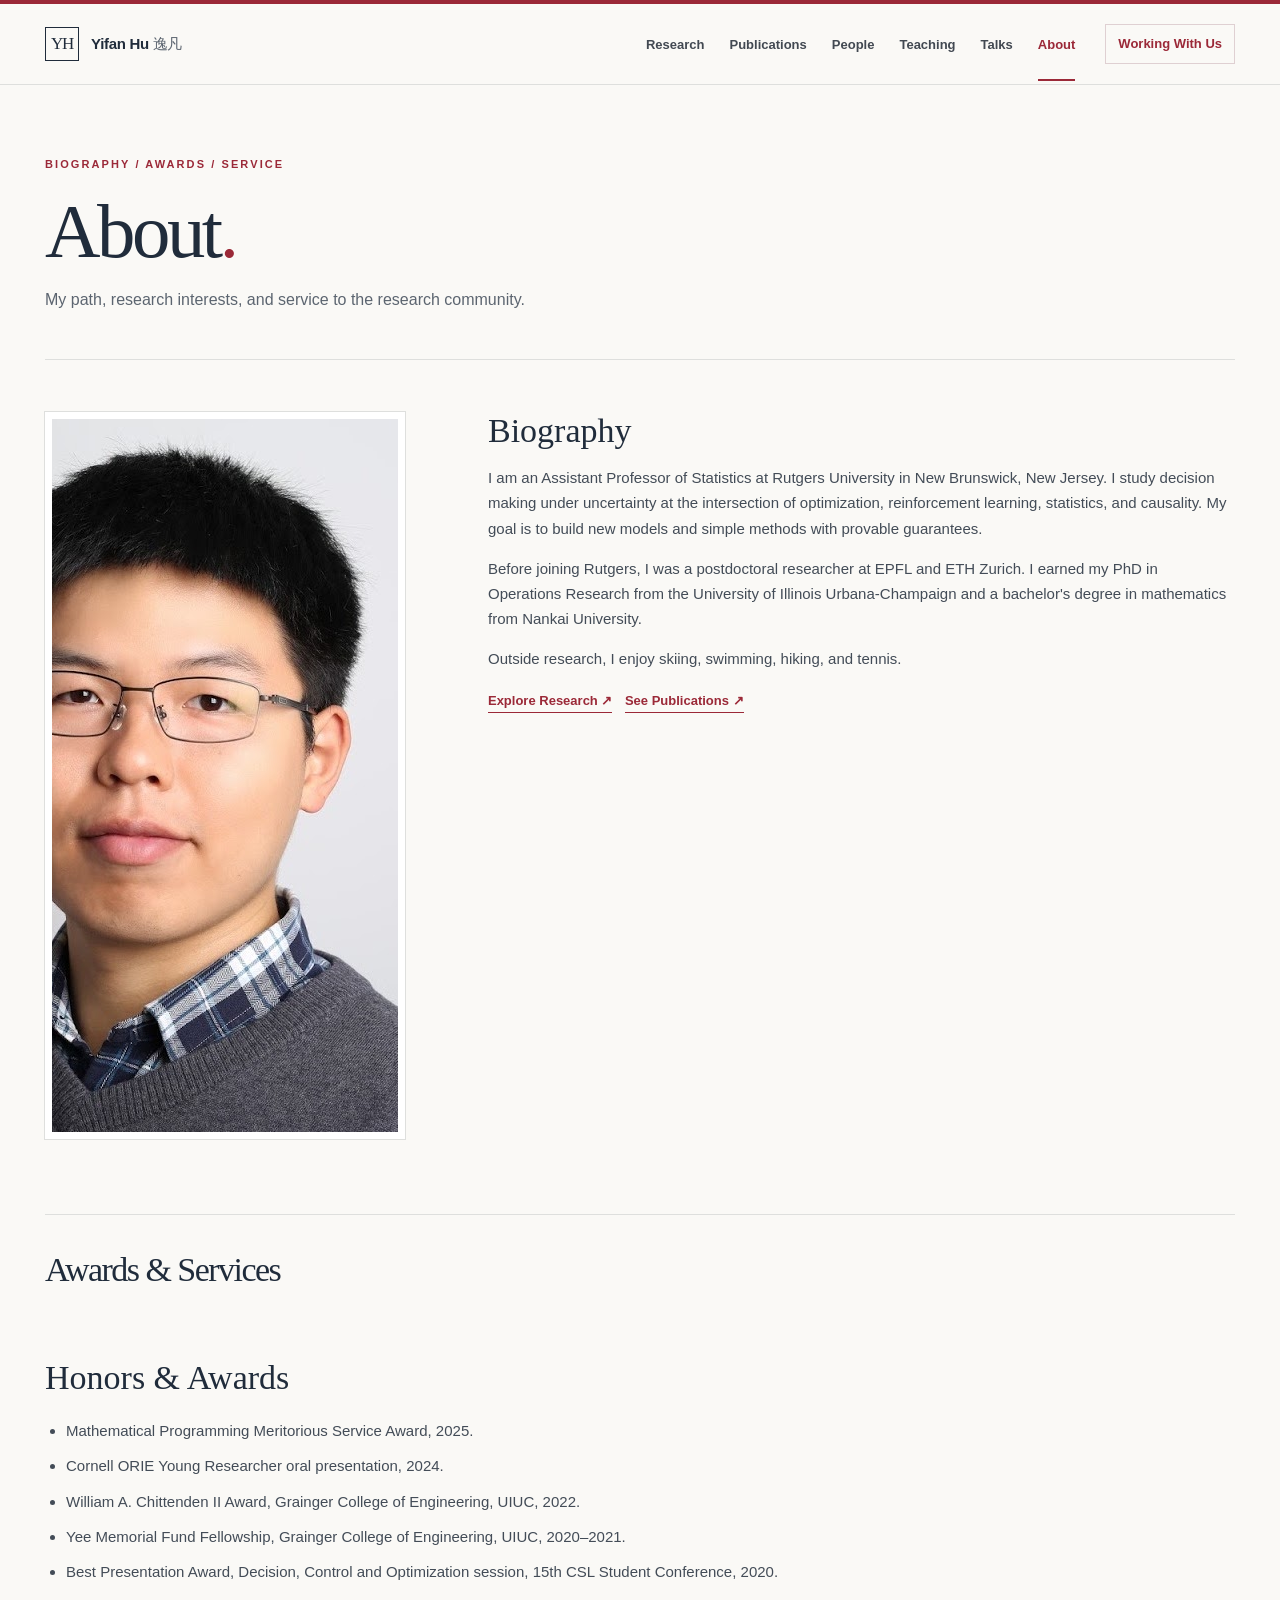
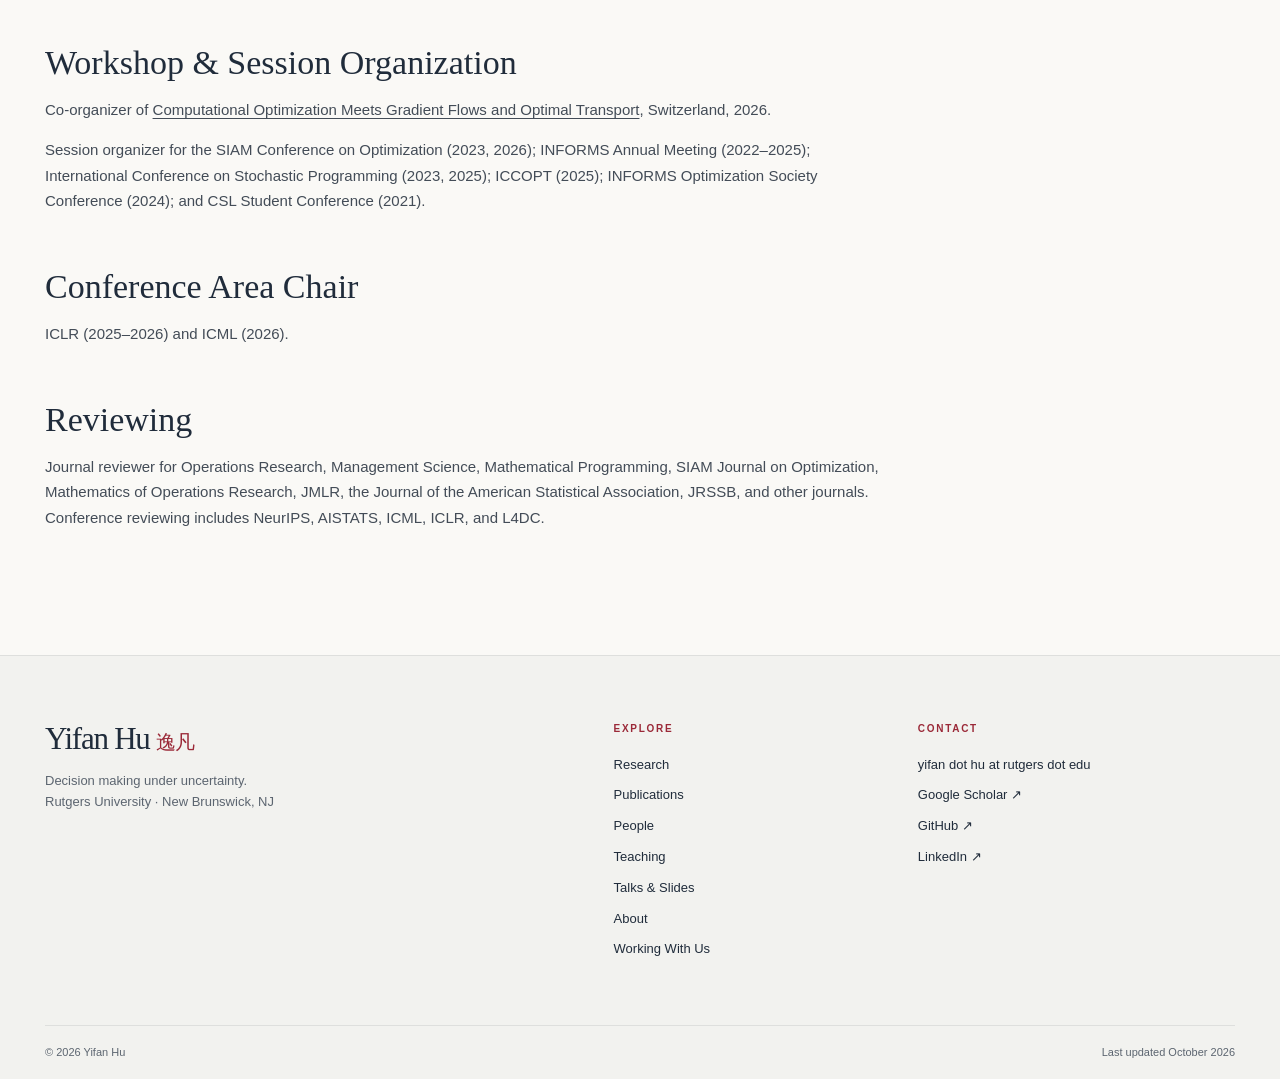
==== docs/about.html @ af19871d "Update academic profile and research presentation" ====
<!doctype html><html lang="en"><head><meta charset="utf-8"><meta name="viewport" content="width=device-width, initial-scale=1"><meta name="theme-color" content="#faf9f6"><meta name="description" content="Biography, awards, and academic service of Yifan Hu."><title>About | Yifan Hu</title><link rel="icon" href="assets/favicon.svg" type="image/svg+xml"><link rel="stylesheet" href="styles.css?v=20261023c"><script src="script.js" defer></script></head><body><a class="skip-link" href="#main">Skip to content</a><header class="site-header"><div class="shell header-inner"><a class="brand" href="index.html" aria-label="Yifan Hu, home"><span class="brand-mark">YH</span><span>Yifan Hu <span class="brand-chinese" lang="zh">逸凡</span></span></a><button class="menu-toggle" type="button" aria-expanded="false" aria-controls="site-nav">Menu <span aria-hidden="true">☰</span></button><nav class="site-nav" id="site-nav" aria-label="Main navigation"><a href="research.html">Research</a><a href="publications.html">Publications</a><a href="people.html">People</a><a href="teaching.html">Teaching</a><a href="talks.html">Talks</a><a class="active" aria-current="page" href="about.html">About</a><a class="nav-contact" href="working-with-us.html">Working With Us</a></nav></div></header><main id="main"><div class="page-hero shell"><p class="eyebrow">BIOGRAPHY / AWARDS / SERVICE</p><h1>About<span class="period">.</span></h1><p>My path, research interests, and service to the research community.</p></div><div class="shell page-content"><div class="about-layout"><div class="about-portrait"><img src="assets/yifan-hu.jpg" width="923" height="713" alt="Portrait of Yifan Hu"></div><div class="prose about-copy"><h2>Biography</h2><p>I am an Assistant Professor of Statistics at Rutgers University in New Brunswick, New Jersey. I study decision making under uncertainty at the intersection of optimization, reinforcement learning, statistics, and causality. My goal is to build new models and simple methods with provable guarantees.</p><p>Before joining Rutgers, I was a postdoctoral researcher at EPFL and ETH Zurich. I earned my PhD in Operations Research from the University of Illinois Urbana-Champaign and a bachelor's degree in mathematics from Nankai University.</p><p>Outside research, I enjoy skiing, swimming, hiking, and tennis.</p><p><a class="section-link" href="research.html">Explore Research ↗</a> &nbsp; <a class="section-link" href="publications.html">See Publications ↗</a></p></div></div><section class="about-service prose" id="awards-services"><div class="content-heading"><h2>Awards &amp; Services</h2></div>
<h2>Honors &amp; Awards</h2><ul><li>Mathematical Programming Meritorious Service Award, 2025.</li><li>Cornell ORIE Young Researcher oral presentation, 2024.</li><li>William A. Chittenden II Award, Grainger College of Engineering, UIUC, 2022.</li><li>Yee Memorial Fund Fellowship, Grainger College of Engineering, UIUC, 2020–2021.</li><li>Best Presentation Award, Decision, Control and Optimization session, 15th CSL Student Conference, 2020.</li></ul>
<h2>Workshop &amp; Session Organization</h2><p>Co-organizer of <a href="https://sites.google.com/view/ot-opt-2026/workshop">Computational Optimization Meets Gradient Flows and Optimal Transport</a>, Switzerland, 2026.</p><p>Session organizer for the SIAM Conference on Optimization (2023, 2026); INFORMS Annual Meeting (2022–2025); International Conference on Stochastic Programming (2023, 2025); ICCOPT (2025); INFORMS Optimization Society Conference (2024); and CSL Student Conference (2021).</p>
<h2>Conference Area Chair</h2><p>ICLR (2025–2026) and ICML (2026).</p>
<h2>Reviewing</h2><p>Journal reviewer for Operations Research, Management Science, Mathematical Programming, SIAM Journal on Optimization, Mathematics of Operations Research, JMLR, the Journal of the American Statistical Association, JRSSB, and other journals. Conference reviewing includes NeurIPS, AISTATS, ICML, ICLR, and L4DC.</p>
</section></div></main><footer class="site-footer"><div class="shell footer-grid"><div><a class="footer-name" href="index.html">Yifan Hu <span lang="zh">逸凡</span></a><p>Decision making under uncertainty.<br>Rutgers University · New Brunswick, NJ</p></div><div><span class="footer-label">EXPLORE</span><a href="research.html">Research</a><a href="publications.html">Publications</a><a href="people.html">People</a><a href="teaching.html">Teaching</a><a href="talks.html">Talks &amp; Slides</a><a href="about.html">About</a><a href="working-with-us.html">Working With Us</a></div><div><span class="footer-label">CONTACT</span><span class="footer-email">yifan dot hu at rutgers dot edu</span><a href="https://scholar.google.com/citations?hl=en&amp;user=rO2s0EEAAAAJ">Google Scholar ↗</a><a href="https://github.com/Yifan20Hu">GitHub ↗</a><a href="https://www.linkedin.com/in/yifanhu9/">LinkedIn ↗</a></div></div><div class="shell footer-bottom"><span>© 2026 Yifan Hu</span><span>Last updated October 2026</span></div></footer></body></html>
---- docs/styles.css ----
:root{--paper:#faf9f6;--white:#fff;--ink:#202c3b;--muted:#5c6570;--red:#9b2938;--red-dark:#782332;--line:#dedfdd;--tint:#f2f3f3;--serif:Georgia,"Times New Roman",serif;--sans:Inter,"Segoe UI",Arial,sans-serif;--max:1190px}
[id]{scroll-margin-top:105px}
*{box-sizing:border-box}html{scroll-behavior:smooth}body{margin:0;background:var(--paper);color:var(--ink);font-family:var(--sans);font-size:16px;line-height:1.68;-webkit-font-smoothing:antialiased}a{color:inherit;text-decoration-thickness:1px;text-underline-offset:3px}a:hover{color:var(--red)}img{max-width:100%;display:block}button{font:inherit}.shell{width:min(var(--max),calc(100% - 64px));margin-inline:auto}.skip-link{position:absolute;left:18px;top:-100px;background:var(--ink);color:white;padding:10px 16px;z-index:100}.skip-link:focus{top:10px}.site-header{border-top:4px solid var(--red);border-bottom:1px solid var(--line);background:rgba(250,249,246,.96);position:sticky;top:0;z-index:50;backdrop-filter:blur(14px)}.header-inner{min-height:80px;display:flex;align-items:center;justify-content:space-between;gap:28px}.brand{display:flex;align-items:center;gap:12px;font-weight:700;text-decoration:none;white-space:nowrap;font-size:15px;letter-spacing:-.02em}.brand-mark{width:34px;height:34px;border:1px solid var(--ink);display:grid;place-items:center;font:17px var(--serif);letter-spacing:-.08em}.brand-chinese{font-family:var(--serif);font-weight:400;color:var(--muted)}.site-nav{display:flex;align-items:center;gap:25px}.site-nav a{font-size:13px;font-weight:600;text-decoration:none;white-space:nowrap;color:#424952;padding:27px 0 23px;border-bottom:2px solid transparent}.site-nav a:hover,.site-nav a.active{color:var(--red);border-color:var(--red)}.site-nav a.nav-contact{color:var(--red);border:1px solid #dfd0d2;padding:8px 12px;margin-left:5px}.site-nav a.nav-contact:hover{background:var(--red);color:white;border-color:var(--red)}.menu-toggle{display:none;background:none;border:0;color:var(--ink);font-size:14px;cursor:pointer}.menu-toggle span{margin-left:6px}
.eyebrow{display:flex;align-items:center;gap:12px;color:var(--red);font-size:11px;font-weight:700;letter-spacing:.19em;line-height:1.4;margin:0 0 22px}.eyebrow-line{width:27px;height:1px;background:var(--red)}.hero{display:grid;grid-template-columns:minmax(0,1.25fr) minmax(310px,.75fr);gap:8%;align-items:center;padding-block:86px 76px}.hero h1,.page-hero h1{font:normal clamp(64px,6.2vw,106px)/.99 var(--serif);letter-spacing:-.065em;margin:0 0 20px}.hero h1 span{font:normal clamp(25px,2.3vw,38px)/1 var(--serif);letter-spacing:0;color:var(--red);vertical-align:middle;white-space:nowrap;margin-left:6px}.hero-role{font-size:21px;font-weight:600;margin:0 0 1px}.hero-affiliation{color:var(--muted);margin:0 0 30px;font-size:15px}.hero-affiliation a{text-decoration-color:#bbc0c4}.hero-lead{font:normal clamp(24px,2.2vw,31px)/1.43 var(--serif);letter-spacing:-.02em;margin:0 0 19px;max-width:710px}.hero-secondary{color:var(--muted);margin:0;max-width:680px;font-size:15px;line-height:1.8}.hero-actions{display:flex;flex-wrap:wrap;align-items:center;gap:20px;margin-top:31px}.button{display:inline-flex;align-items:center;justify-content:space-between;gap:30px;min-height:45px;padding:9px 16px;font-size:13px;font-weight:700;text-decoration:none;transition:background .2s,color .2s,border-color .2s}.button-primary{color:white;background:var(--red);border:1px solid var(--red)}.button-primary:hover{background:var(--red-dark);color:white}.text-link{font-size:13px;font-weight:600;text-decoration:none;border-bottom:1px solid var(--line);padding-bottom:3px}.portrait-frame{background:#e5e4e2;position:relative;border:7px solid white;box-shadow:0 0 0 1px var(--line);max-width:340px;margin-left:auto}.portrait-frame:before{content:"";position:absolute;inset:-17px 17px 17px -17px;border:1px solid #d4c5c5;z-index:-1}.portrait-frame img{width:100%;height:auto;aspect-ratio:5/4;object-fit:cover;object-position:50% 42%}.portrait-caption{display:flex;justify-content:space-between;gap:12px;max-width:340px;margin:15px 0 0 auto;font-size:10px;letter-spacing:.12em;color:var(--muted);font-weight:700}.profile-strip{display:grid;grid-template-columns:repeat(4,1fr);border-top:1px solid var(--line);border-bottom:1px solid var(--line)}.profile-strip>div{padding:22px 20px 24px 0;border-right:1px solid var(--line);margin-right:20px}.profile-strip>div:last-child{border:0;margin:0}.strip-label{display:block;color:var(--red);font-size:10px;font-weight:700;letter-spacing:.15em;text-transform:uppercase;margin-bottom:7px}.profile-strip strong,.profile-strip a{font-size:13px;font-weight:600;line-height:1.45;text-decoration:none}.profile-strip a{color:var(--red)}
.section{padding-block:105px}.section-heading{display:flex;justify-content:space-between;align-items:end;gap:48px;margin-bottom:37px}.section-heading h2,.split-section h2,.join-panel h2,.page-hero h1,.content-heading h2{font-family:var(--serif);font-weight:400;letter-spacing:-.045em}.section-heading h2,.split-section h2,.join-panel h2{font-size:clamp(39px,4vw,58px);line-height:1.08;margin:0}.period{color:var(--red)}.section-heading>p{color:var(--muted);max-width:360px;font-size:15px;margin:0 0 4px}.section-link{font-size:13px;font-weight:700;text-decoration:none;border-bottom:1px solid var(--red);color:var(--red);white-space:nowrap;padding-bottom:4px}.research-grid{display:grid;grid-template-columns:repeat(4,1fr);border-top:1px solid var(--line);border-bottom:1px solid var(--line)}.research-card{padding:28px 25px 32px 0;border-right:1px solid var(--line);margin-right:25px;display:flex;flex-direction:column;min-height:310px}.research-card:last-child{border:0;margin:0}.card-number{font:24px var(--serif);color:var(--red);margin-bottom:40px}.research-card h3{font:normal 25px/1.15 var(--serif);letter-spacing:-.025em;margin:0 0 13px}.research-card p{font-size:13px;color:var(--muted);line-height:1.7;margin:0 0 24px}.research-card a{font-size:12px;font-weight:700;text-decoration:none;margin-top:auto}.section-tint{background:var(--tint)}.paper-list{border-top:1px solid #d7dadd}.paper{display:grid;grid-template-columns:140px 1fr 28px;gap:25px;align-items:start;padding:24px 0;border-bottom:1px solid #d7dadd}.paper-meta{font-size:11px;font-weight:700;letter-spacing:.13em;line-height:1.8;color:var(--red);display:flex;flex-direction:column}.paper h3{font:normal 24px/1.34 var(--serif);letter-spacing:-.025em;margin:0 0 7px}.paper h3 a{text-decoration:none}.paper p{color:var(--muted);font-size:13px;margin:0}.paper-note{display:inline-block;margin-top:7px;color:var(--red);font-size:11px;font-weight:700}.paper-arrow{color:var(--red);font-size:24px;text-decoration:none;line-height:1}.news-layout{display:grid;grid-template-columns:300px 1fr;gap:8%}.news-intro p{font:normal 23px/1.45 var(--serif);margin:0}.small-rule{display:block;width:65px;height:1px;background:var(--red);margin-top:26px}.news-list{list-style:none;margin:0;padding:0;border-top:1px solid var(--line)}.news-list li{display:grid;grid-template-columns:120px 1fr;gap:20px;border-bottom:1px solid var(--line);padding:20px 0}.news-list time{font-size:11px;font-weight:700;letter-spacing:.08em;color:var(--red);padding-top:3px}.news-list p{font-size:14px;color:#424b56;margin:0;line-height:1.7}.section-line{border-top:1px solid var(--line);border-bottom:1px solid var(--line);padding-block:75px}.split-section{display:grid;grid-template-columns:1fr 1fr;gap:9%}.split-section h2{max-width:330px}.muted{color:var(--muted)}.split-section .muted{font-size:14px;max-width:330px}.course{border-top:2px solid var(--red);padding-top:20px}.course>span{font-size:10px;color:var(--red);font-weight:700;letter-spacing:.16em}.course h3{font:normal 29px/1.25 var(--serif);margin:17px 0 7px}.course h3 a{text-decoration:none}.course p{color:var(--muted);font-size:13px;margin:0 0 25px}.join-panel{background:var(--ink);color:white;display:grid;grid-template-columns:.85fr 1.15fr;gap:9%;padding:52px 58px}.join-panel .eyebrow{color:#e4a7ac}.join-panel h2{margin-bottom:20px}.join-panel>div>p:not(.eyebrow){color:#cbd1d6;max-width:380px;font-size:14px}.button-light{color:var(--ink);background:var(--white);margin-top:17px}.button-light:hover{background:#e8e0df}.opportunity-list>div{border-bottom:1px solid #5a6470;padding:0 0 19px;margin-bottom:19px}.opportunity-list>div:last-child{border:0;margin-bottom:0;padding-bottom:0}.opportunity-list span{font-size:10px;letter-spacing:.16em;color:#e4a7ac;font-weight:700}.opportunity-list p{font-size:13px;line-height:1.7;margin:7px 0 0;color:#d9dce0}.opportunity-list a{color:white}
.site-footer{border-top:1px solid var(--line);background:#f2f2ef;padding-top:65px}.footer-grid{display:grid;grid-template-columns:2fr 1fr 1.2fr;gap:40px;padding-bottom:65px}.footer-name{font:normal 31px var(--serif);text-decoration:none;letter-spacing:-.04em}.footer-name span{color:var(--red);font-size:20px}.footer-grid p{color:var(--muted);font-size:13px;margin:12px 0 0}.footer-grid>div:not(:first-child){display:flex;flex-direction:column;align-items:start;gap:9px}.footer-grid a:not(.footer-name){text-decoration:none;font-size:13px}.footer-label{font-size:10px;letter-spacing:.17em;font-weight:700;color:var(--red);margin-bottom:7px}.footer-bottom{border-top:1px solid var(--line);display:flex;justify-content:space-between;color:var(--muted);font-size:11px;padding-block:17px}
.page-hero{padding-block:72px 45px;border-bottom:1px solid var(--line)}.page-hero h1{font-size:clamp(56px,6vw,88px);margin:0 0 17px}.page-hero p:last-child{max-width:720px;color:var(--muted);font-size:16px;margin:0}.page-content{padding-block:52px 110px}.content-heading{display:flex;justify-content:space-between;align-items:end;gap:30px;margin:70px 0 21px}.content-heading:first-child{margin-top:0}.content-heading h2{font-size:38px;line-height:1.15;margin:0}.content-heading span{font-size:12px;color:var(--red);font-weight:700;letter-spacing:.13em}.pub-list{border-top:1px solid var(--line)}.pub-item{display:grid;grid-template-columns:96px 1fr;gap:32px;border-bottom:1px solid var(--line);padding:21px 0}.pub-id{color:var(--red);font:23px var(--serif)}.pub-item h3{font:normal 22px/1.35 var(--serif);margin:0 0 5px;letter-spacing:-.02em}.pub-item h3 a{text-decoration:none}.pub-item p{font-size:13px;color:var(--muted);margin:0 0 5px}.pub-item .venue{font-size:12px;color:var(--red);font-weight:700}.pub-links{display:flex;gap:14px;margin-top:9px}.pub-links a{font-size:12px;font-weight:700;text-decoration:none;border-bottom:1px solid #b7a5a9}.subnav{display:flex;gap:8px;flex-wrap:wrap;margin-top:27px}.subnav a{font-size:12px;text-decoration:none;border:1px solid var(--line);padding:7px 11px;color:var(--muted)}.subnav a:hover{border-color:var(--red);color:var(--red)}.people-grid{display:grid;grid-template-columns:repeat(2,1fr);gap:14px}.person{border:1px solid var(--line);background:white;padding:24px;min-height:135px}.person h3{font:normal 25px var(--serif);margin:0 0 7px}.person h3 a{text-decoration:none}.person p{font-size:13px;color:var(--muted);margin:0}.person .person-note{color:var(--red);font-size:11px;font-weight:700;margin-top:14px}.simple-list{list-style:none;padding:0;margin:0;border-top:1px solid var(--line)}.simple-list li{padding:17px 0;border-bottom:1px solid var(--line);font-size:14px}.simple-list strong{color:var(--ink)}.simple-list span{color:var(--muted)}.talk-list{border-top:1px solid var(--line)}.talk{display:grid;grid-template-columns:100px 1fr auto;gap:26px;padding:23px 0;border-bottom:1px solid var(--line)}.talk-year{font-size:11px;letter-spacing:.12em;font-weight:700;color:var(--red);padding-top:5px}.talk h3{font:normal 23px/1.3 var(--serif);margin:0 0 5px}.talk p{font-size:13px;color:var(--muted);margin:0}.talk>a{font-size:12px;font-weight:700;color:var(--red);text-decoration:none;white-space:nowrap;padding-top:6px}.prose{max-width:840px}.prose p,.prose li{font-size:15px;color:#434c57}.prose h2{font:normal 34px var(--serif);margin:55px 0 15px}.prose h2:first-child{margin-top:0}.prose ul{padding-left:21px}.prose li{padding-block:5px}
@media(max-width:1100px){.site-nav{gap:15px}.site-nav a{font-size:12px}.hero{gap:5%}.research-card{margin-right:17px;padding-right:17px}.portrait-caption{font-size:9px}}@media(max-width:880px){.shell{width:min(var(--max),calc(100% - 40px))}.header-inner{min-height:67px}.menu-toggle{display:block}.site-nav{position:absolute;top:100%;left:0;right:0;background:var(--paper);padding:13px 20px 24px;display:none;flex-direction:column;align-items:stretch;gap:0;box-shadow:0 15px 25px #202c3b1c}.site-nav.open{display:flex}.site-nav a{padding:10px 0;border-bottom:1px solid var(--line);font-size:14px}.site-nav a.nav-contact{margin:15px 0 0;text-align:center}.hero{grid-template-columns:1fr;gap:48px;padding-block:65px 55px}.hero-visual{max-width:390px;margin:0 auto;width:100%}.portrait-frame{margin-inline:auto}.portrait-caption{margin-inline:auto}.profile-strip{grid-template-columns:repeat(2,1fr)}.profile-strip>div:nth-child(2){border:0}.profile-strip>div:nth-child(-n+2){border-bottom:1px solid var(--line)}.research-grid{grid-template-columns:repeat(2,1fr)}.research-card:nth-child(2){border:0;margin:0}.research-card:nth-child(-n+2){border-bottom:1px solid var(--line)}.section{padding-block:75px}.news-layout{grid-template-columns:210px 1fr;gap:6%}.join-panel{padding:42px;gap:6%}}@media(max-width:620px){.shell{width:calc(100% - 34px)}.hero h1{font-size:62px}.hero h1 span{font-size:24px}.hero-lead{font-size:24px}.hero-role{font-size:18px}.portrait-frame,.portrait-caption{max-width:280px}.hero-actions{gap:14px}.profile-strip{grid-template-columns:1fr}.profile-strip>div{border:0!important;border-bottom:1px solid var(--line)!important;margin:0;padding:16px 0}.profile-strip>div:last-child{border-bottom:0!important}.section-heading{display:block}.section-heading>p,.section-heading>.section-link{display:block;margin-top:18px}.research-grid{grid-template-columns:1fr}.research-card{border:0!important;border-bottom:1px solid var(--line)!important;margin:0;min-height:0;padding:22px 0 27px}.research-card:last-child{border:0!important}.card-number{margin-bottom:16px}.paper{grid-template-columns:1fr 22px;gap:12px}.paper-meta{grid-column:1/-1;flex-direction:row;gap:14px}.paper h3{font-size:21px}.news-layout{grid-template-columns:1fr;gap:24px}.news-intro p{font-size:20px}.news-list li{grid-template-columns:85px 1fr;gap:12px}.split-section,.join-panel,.footer-grid{grid-template-columns:1fr}.join-panel{padding:35px 25px}.footer-grid{gap:32px}.footer-bottom{gap:10px;flex-wrap:wrap}.page-hero{padding-block:55px 36px}.page-hero h1{font-size:56px}.page-content{padding-block:38px 75px}.pub-item{grid-template-columns:55px 1fr;gap:13px}.pub-item h3{font-size:20px}.people-grid{grid-template-columns:1fr}.talk{grid-template-columns:1fr auto;gap:5px 13px}.talk-year{grid-column:1/-1}.talk h3{font-size:21px}.content-heading h2{font-size:32px}}@media(prefers-reduced-motion:reduce){html{scroll-behavior:auto}*{transition:none!important}}

.teaching-content .content-heading:first-child{margin-top:0}
.teaching-grid{display:grid;grid-template-columns:repeat(2,minmax(0,1fr));gap:18px}
.teaching-card{background:var(--white);border:1px solid var(--line);border-top:3px solid var(--red);padding:29px 31px 32px;display:flex;flex-direction:column;align-items:flex-start;min-height:275px}
.teaching-card .course-term{font-size:10px;letter-spacing:.14em;font-weight:700;color:var(--red);margin:0 0 17px}
.teaching-card h3{font:normal 31px/1.2 var(--serif);letter-spacing:-.025em;margin:0 0 15px}
.teaching-card>p:not(.course-term){font-size:14px;color:var(--muted);line-height:1.7;margin:0 0 24px}
.teaching-card .section-link{margin-top:auto}
.person .shared-work,.simple-list .shared-work{border-top:1px solid var(--line);margin-top:18px;padding-top:15px}
.shared-work h4{font-size:10px;letter-spacing:.14em;text-transform:uppercase;color:var(--red);margin:0 0 9px}
.shared-work ul{list-style:none;margin:0;padding:0}
.shared-work li{font-size:12px;line-height:1.55;padding:6px 0;border:0}
.shared-work li a{text-decoration:none;border-bottom:1px solid #c4a9ae}
.shared-work li a:hover{color:var(--red)}
.shared-work li span{color:var(--muted);white-space:nowrap;font-size:11px}
@media(max-width:620px){.teaching-grid{grid-template-columns:1fr}.teaching-card{min-height:0;padding:25px}.teaching-card h3{font-size:27px}}
.current-students .person:nth-child(1){grid-column:1;grid-row:1}
.current-students .person:nth-child(2){grid-column:1;grid-row:2}
.current-students .person:nth-child(3){grid-column:1;grid-row:3}
.current-students .person:nth-child(4){grid-column:2;grid-row:1 / span 3}
@media(max-width:620px){.current-students .person:nth-child(n){grid-column:auto;grid-row:auto}}

/* Student portraits and profile cards */
.person-head{display:flex;align-items:flex-start;gap:18px;min-width:0}
.person-head>div{min-width:0}
.person-photo{width:96px;height:112px;flex:none;object-fit:cover;object-position:center 28%;background:#e7e9e9;border:1px solid var(--line)}
.person h3{line-height:1.18;margin:2px 0 8px}
.person .person-note{margin-top:8px}
.footer-email{font-size:13px;color:var(--ink)}

/* Publications grouped by research area */
.area-intro{max-width:750px;color:var(--muted);margin:0 0 35px}
.research-area{border-top:1px solid var(--line)}
.research-area:last-child{border-bottom:1px solid var(--line)}
.research-area summary{list-style:none;display:grid;grid-template-columns:70px minmax(0,1fr) 110px;align-items:center;gap:20px;padding:28px 0;cursor:pointer}
.research-area summary::-webkit-details-marker{display:none}
.research-area summary:hover .area-heading strong{color:var(--red)}
.research-area summary:focus-visible{outline:2px solid var(--red);outline-offset:4px}
.area-number{font:28px var(--serif);color:var(--red)}
.area-heading strong{display:block;font:normal 31px/1.2 var(--serif);letter-spacing:-.03em}
.area-heading small{display:block;color:var(--muted);font-size:13px;line-height:1.6;margin-top:6px}
.area-count{font-size:11px;font-weight:700;letter-spacing:.05em;color:var(--red);text-align:right;white-space:nowrap}
.area-count span{display:inline-block;margin-left:10px;font-size:20px;transition:transform .2s}
.research-area[open] .area-count span{transform:rotate(180deg)}
.area-publications{list-style:none;margin:0 0 28px 90px;padding:0;border-top:1px solid var(--line)}
.area-publications li{padding:17px 0;border-bottom:1px solid var(--line)}
.research-pub-title{font:normal 20px/1.35 var(--serif)}
.research-pub-title a{text-decoration:none}
.area-publications p{font-size:12px;color:var(--muted);margin:5px 0 1px}
.area-publications li>span{font-size:11px;font-weight:700;color:var(--red)}

/* Courses and opportunities */
.course-detail{max-width:850px}
.course-detail .course-intro{font:normal 23px/1.5 var(--serif);color:var(--ink);margin:0 0 36px}
.course-detail h2{font-size:32px;margin-top:45px}
.course-back{margin-top:50px}
.course-table-wrap{overflow-x:auto}
.course-table{width:100%;border-collapse:collapse;font-size:14px}
.course-table th,.course-table td{text-align:left;vertical-align:top;padding:11px 12px;border-bottom:1px solid var(--line)}
.course-table th{color:var(--red);font-size:11px;letter-spacing:.1em;text-transform:uppercase}
.course-table td:first-child{white-space:nowrap;width:95px;font-weight:700}
.work-intro{margin-bottom:34px}
.work-intro h2{margin:0 0 12px}
.opportunity-grid{display:grid;grid-template-columns:repeat(3,minmax(0,1fr));gap:16px}
.opportunity-card{background:var(--white);border:1px solid var(--line);border-top:3px solid var(--red);padding:27px}
.opportunity-card>span{color:var(--red);font-size:10px;font-weight:700;letter-spacing:.13em}
.opportunity-card h2{font:normal 27px/1.2 var(--serif);margin:20px 0 14px}
.opportunity-card p{font-size:13px;color:var(--muted);margin:0}
.opportunity-card strong{color:var(--ink)}
.contact-panel{margin-top:56px;padding:36px 42px;background:var(--ink);color:white}
.contact-panel h2{font:normal 38px/1.2 var(--serif);margin:0 0 12px}
.contact-panel p{font-size:14px;color:#d9dce0;margin:10px 0}
.contact-panel .eyebrow{color:#e4a7ac}
.contact-panel .contact-address{font:normal 25px/1.4 var(--serif);color:white;word-break:break-word}
.join-panel-brief{align-items:center}
.join-panel-brief p:not(.eyebrow){color:#d9dce0;font-size:14px}
@media(max-width:1100px){.menu-toggle{display:block}.site-nav{position:absolute;top:100%;left:0;right:0;background:var(--paper);padding:13px 20px 24px;display:none;flex-direction:column;align-items:stretch;gap:0;box-shadow:0 15px 25px #202c3b1c}.site-nav.open{display:flex}.site-nav a{padding:10px 0;border-bottom:1px solid var(--line);font-size:14px}.site-nav a.nav-contact{margin:15px 0 0;text-align:center}}
@media(max-width:880px){.opportunity-grid{grid-template-columns:1fr}}
@media(max-width:620px){.person-head{gap:14px}.person-photo{width:78px;height:94px}.research-area summary{grid-template-columns:37px minmax(0,1fr);gap:12px;padding:21px 0}.area-heading strong{font-size:25px}.area-count{grid-column:2;text-align:left}.area-publications{margin-left:0}.contact-panel{padding:30px 24px}.contact-panel .contact-address{font-size:21px}}

/* About and editorial research directions */
.home-about{border-bottom:1px solid var(--line)}
.home-about-layout{display:grid;grid-template-columns:1.1fr .9fr;gap:9%;align-items:start}
.home-about-layout>p{font:normal clamp(23px,2.4vw,32px)/1.45 var(--serif);letter-spacing:-.02em;margin:0}
.home-about-layout>div p{font-size:15px;color:var(--muted);margin:4px 0 21px}
.about-layout{display:grid;grid-template-columns:minmax(240px,.65fr) minmax(0,1.35fr);gap:7%;align-items:start}
.about-portrait{border:7px solid white;box-shadow:0 0 0 1px var(--line);background:#e5e4e2;max-width:370px}
.about-portrait img{width:100%;aspect-ratio:4/5;object-fit:cover;object-position:58% 48%}
.about-copy h2{margin-top:0}
.about-service{margin-top:75px;padding-top:16px;border-top:1px solid var(--line);max-width:none}
.about-service>.content-heading{margin-top:20px}
.about-service>h2,.about-service>p,.about-service>ul{max-width:850px}
.person .person-status{color:var(--ink);font-size:12px;font-weight:600;margin-top:7px}
.person .person-note a{color:inherit;text-decoration:underline}
.pub-item .pub-note{margin:14px 0 0;padding:11px 15px;border-left:2px solid var(--red);background:#f6f2f0;color:#3e4651;font-size:12px;line-height:1.6}
.pub-note span{display:block;color:var(--red);font-size:10px;font-weight:700;letter-spacing:.12em;text-transform:uppercase;margin-bottom:3px}
.research-intro{max-width:820px;color:var(--muted);font-size:15px;margin:0 0 36px}
.research-block-grid{display:grid;grid-template-columns:repeat(2,minmax(0,1fr));gap:22px;align-items:start}
.research-block{background:#fff;border:1px solid var(--line);border-top:4px solid var(--red);padding:34px 36px 0;min-width:0}
.research-block-top{display:flex;justify-content:space-between;gap:16px;align-items:center;color:var(--red);font-size:10px;font-weight:700;letter-spacing:.15em}
.research-block-count{color:var(--muted);letter-spacing:.08em;white-space:nowrap}
.research-block h2{font:normal clamp(30px,3vw,43px)/1.12 var(--serif);letter-spacing:-.035em;margin:26px 0 4px}
.research-block-label{font-size:12px;font-weight:700;color:var(--red);margin:0 0 22px}
.research-block-lead{font:normal 18px/1.5 var(--serif);color:var(--ink);margin:0 0 27px}
.research-themes{border-top:1px solid var(--line);display:grid;grid-template-columns:repeat(2,minmax(0,1fr));gap:20px;padding-top:23px;margin-bottom:28px}
.research-themes h3{font:normal 20px/1.2 var(--serif);margin:0 0 8px}
.research-themes p{font-size:12px;line-height:1.6;color:var(--muted);margin:0}
.featured-papers{border-top:1px solid var(--line);padding-top:19px;margin-bottom:25px}
.featured-papers>span{display:block;color:var(--red);font-size:10px;font-weight:700;letter-spacing:.14em;margin-bottom:11px}
.featured-papers>div{display:flex;flex-wrap:wrap;gap:8px}
.featured-papers a,.featured-papers>div>span{border:1px solid #decfd2;color:var(--red);text-decoration:none;font-size:11px;font-weight:700;line-height:1.4;padding:7px 10px}
.featured-papers a:hover{background:var(--red);color:white;border-color:var(--red)}
.research-block-details{border-top:1px solid var(--line);margin-inline:-36px}
.research-block-details summary{list-style:none;cursor:pointer;color:var(--red);font-size:12px;font-weight:700;display:flex;justify-content:space-between;gap:10px;padding:18px 36px}
.research-block-details summary::-webkit-details-marker{display:none}
.research-block-details summary:focus-visible{outline:2px solid var(--red);outline-offset:-3px}
.research-block-details summary span{font-size:20px;line-height:1;transition:transform .2s}
.research-block-details[open] summary span{transform:rotate(180deg)}
.research-block-details .area-publications{margin:0;padding:0 36px 22px;border-top:1px solid var(--line)}
.research-block-details .area-publications li:last-child{border-bottom:0}
.research-block-details .research-pub-title{font-size:18px}
.research-block-details .research-pub-note{font-size:11px;color:#5c6570;margin-top:6px}
@media(max-width:880px){.research-block-grid{grid-template-columns:1fr}.about-layout{grid-template-columns:1fr;gap:35px}.about-portrait{max-width:310px}.home-about-layout{grid-template-columns:1fr;gap:18px}}
@media(max-width:620px){.research-block{padding:26px 22px 0}.research-themes{grid-template-columns:1fr;gap:16px}.research-block-details{margin-inline:-22px}.research-block-details summary{padding-inline:22px}.research-block-details .area-publications{padding-inline:22px}}
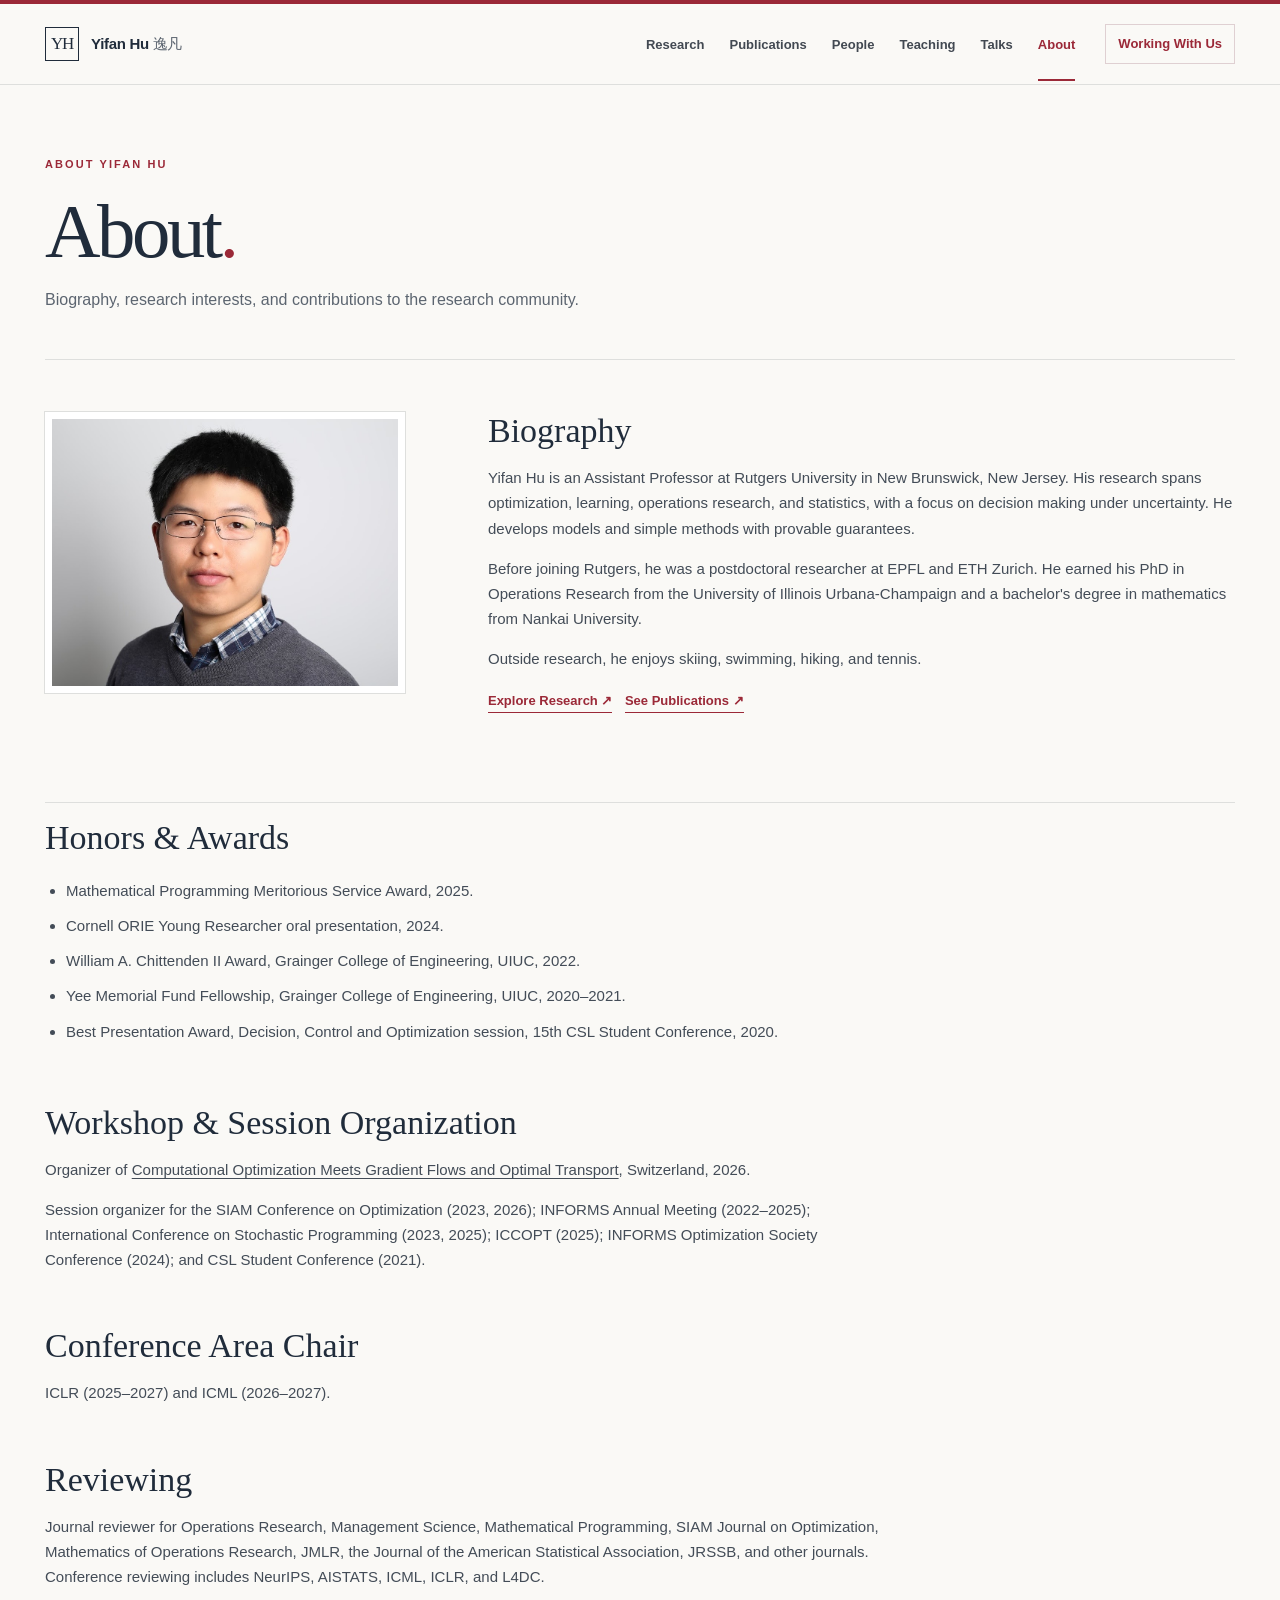
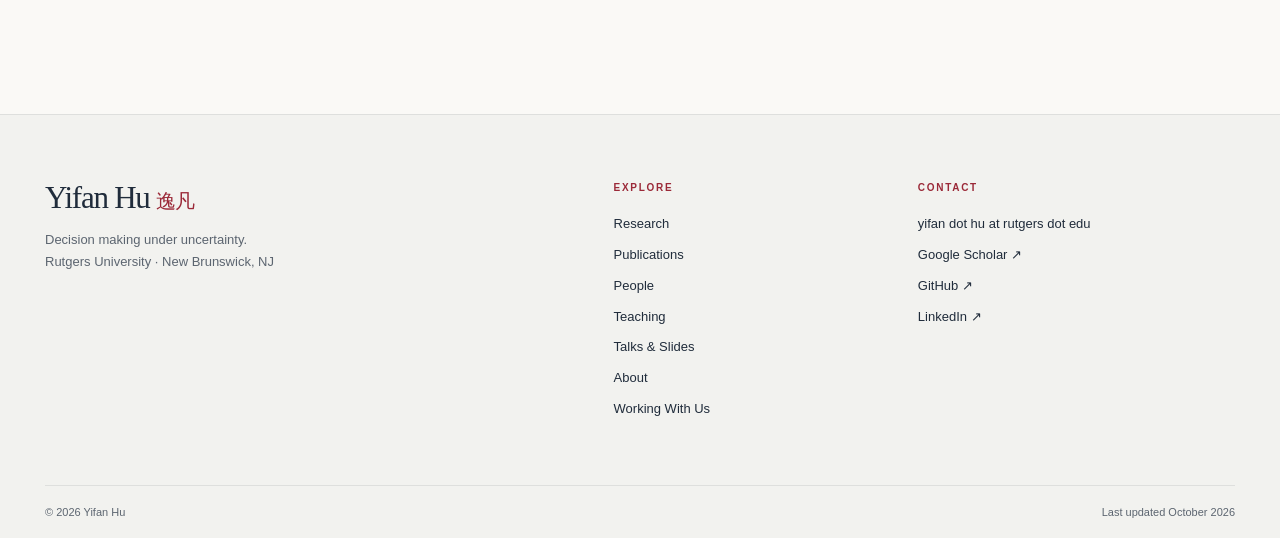
==== commit c580b1f5: "Refine biography and homepage profile" ====
--- a/docs/about.html
+++ b/docs/about.html
@@ -1,6 +1,6 @@
-<!doctype html><html lang="en"><head><meta charset="utf-8"><meta name="viewport" content="width=device-width, initial-scale=1"><meta name="theme-color" content="#faf9f6"><meta name="description" content="Biography, awards, and academic service of Yifan Hu."><title>About | Yifan Hu</title><link rel="icon" href="assets/favicon.svg" type="image/svg+xml"><link rel="stylesheet" href="styles.css?v=20261023c"><script src="script.js" defer></script></head><body><a class="skip-link" href="#main">Skip to content</a><header class="site-header"><div class="shell header-inner"><a class="brand" href="index.html" aria-label="Yifan Hu, home"><span class="brand-mark">YH</span><span>Yifan Hu <span class="brand-chinese" lang="zh">逸凡</span></span></a><button class="menu-toggle" type="button" aria-expanded="false" aria-controls="site-nav">Menu <span aria-hidden="true">☰</span></button><nav class="site-nav" id="site-nav" aria-label="Main navigation"><a href="research.html">Research</a><a href="publications.html">Publications</a><a href="people.html">People</a><a href="teaching.html">Teaching</a><a href="talks.html">Talks</a><a class="active" aria-current="page" href="about.html">About</a><a class="nav-contact" href="working-with-us.html">Working With Us</a></nav></div></header><main id="main"><div class="page-hero shell"><p class="eyebrow">BIOGRAPHY / AWARDS / SERVICE</p><h1>About<span class="period">.</span></h1><p>My path, research interests, and service to the research community.</p></div><div class="shell page-content"><div class="about-layout"><div class="about-portrait"><img src="assets/yifan-hu.jpg" width="923" height="713" alt="Portrait of Yifan Hu"></div><div class="prose about-copy"><h2>Biography</h2><p>I am an Assistant Professor of Statistics at Rutgers University in New Brunswick, New Jersey. I study decision making under uncertainty at the intersection of optimization, reinforcement learning, statistics, and causality. My goal is to build new models and simple methods with provable guarantees.</p><p>Before joining Rutgers, I was a postdoctoral researcher at EPFL and ETH Zurich. I earned my PhD in Operations Research from the University of Illinois Urbana-Champaign and a bachelor's degree in mathematics from Nankai University.</p><p>Outside research, I enjoy skiing, swimming, hiking, and tennis.</p><p><a class="section-link" href="research.html">Explore Research ↗</a> &nbsp; <a class="section-link" href="publications.html">See Publications ↗</a></p></div></div><section class="about-service prose" id="awards-services"><div class="content-heading"><h2>Awards &amp; Services</h2></div>
+<!doctype html><html lang="en"><head><meta charset="utf-8"><meta name="viewport" content="width=device-width, initial-scale=1"><meta name="theme-color" content="#faf9f6"><meta name="description" content="Biography, awards, and academic service of Yifan Hu."><title>About | Yifan Hu</title><link rel="icon" href="assets/favicon.svg" type="image/svg+xml"><link rel="stylesheet" href="styles.css?v=20261023e"><script src="script.js" defer></script></head><body><a class="skip-link" href="#main">Skip to content</a><header class="site-header"><div class="shell header-inner"><a class="brand" href="index.html" aria-label="Yifan Hu, home"><span class="brand-mark">YH</span><span>Yifan Hu <span class="brand-chinese" lang="zh">逸凡</span></span></a><button class="menu-toggle" type="button" aria-expanded="false" aria-controls="site-nav">Menu <span aria-hidden="true">☰</span></button><nav class="site-nav" id="site-nav" aria-label="Main navigation"><a href="research.html">Research</a><a href="publications.html">Publications</a><a href="people.html">People</a><a href="teaching.html">Teaching</a><a href="talks.html">Talks</a><a class="active" aria-current="page" href="about.html">About</a><a class="nav-contact" href="working-with-us.html">Working With Us</a></nav></div></header><main id="main"><div class="page-hero shell"><p class="eyebrow">ABOUT YIFAN HU</p><h1>About<span class="period">.</span></h1><p>Biography, research interests, and contributions to the research community.</p></div><div class="shell page-content"><div class="about-layout"><div class="about-portrait"><img src="assets/yifan-hu.jpg" width="923" height="713" alt="Portrait of Yifan Hu"></div><div class="prose about-copy"><h2>Biography</h2><p>Yifan Hu is an Assistant Professor at Rutgers University in New Brunswick, New Jersey. His research spans optimization, learning, operations research, and statistics, with a focus on decision making under uncertainty. He develops models and simple methods with provable guarantees.</p><p>Before joining Rutgers, he was a postdoctoral researcher at EPFL and ETH Zurich. He earned his PhD in Operations Research from the University of Illinois Urbana-Champaign and a bachelor's degree in mathematics from Nankai University.</p><p>Outside research, he enjoys skiing, swimming, hiking, and tennis.</p><p><a class="section-link" href="research.html">Explore Research ↗</a> &nbsp; <a class="section-link" href="publications.html">See Publications ↗</a></p></div></div><section class="about-service prose" id="awards-services">
 <h2>Honors &amp; Awards</h2><ul><li>Mathematical Programming Meritorious Service Award, 2025.</li><li>Cornell ORIE Young Researcher oral presentation, 2024.</li><li>William A. Chittenden II Award, Grainger College of Engineering, UIUC, 2022.</li><li>Yee Memorial Fund Fellowship, Grainger College of Engineering, UIUC, 2020–2021.</li><li>Best Presentation Award, Decision, Control and Optimization session, 15th CSL Student Conference, 2020.</li></ul>
-<h2>Workshop &amp; Session Organization</h2><p>Co-organizer of <a href="https://sites.google.com/view/ot-opt-2026/workshop">Computational Optimization Meets Gradient Flows and Optimal Transport</a>, Switzerland, 2026.</p><p>Session organizer for the SIAM Conference on Optimization (2023, 2026); INFORMS Annual Meeting (2022–2025); International Conference on Stochastic Programming (2023, 2025); ICCOPT (2025); INFORMS Optimization Society Conference (2024); and CSL Student Conference (2021).</p>
-<h2>Conference Area Chair</h2><p>ICLR (2025–2026) and ICML (2026).</p>
+<h2>Workshop &amp; Session Organization</h2><p>Organizer of <a href="https://sites.google.com/view/ot-opt-2026/workshop">Computational Optimization Meets Gradient Flows and Optimal Transport</a>, Switzerland, 2026.</p><p>Session organizer for the SIAM Conference on Optimization (2023, 2026); INFORMS Annual Meeting (2022–2025); International Conference on Stochastic Programming (2023, 2025); ICCOPT (2025); INFORMS Optimization Society Conference (2024); and CSL Student Conference (2021).</p>
+<h2>Conference Area Chair</h2><p>ICLR (2025–2027) and ICML (2026–2027).</p>
 <h2>Reviewing</h2><p>Journal reviewer for Operations Research, Management Science, Mathematical Programming, SIAM Journal on Optimization, Mathematics of Operations Research, JMLR, the Journal of the American Statistical Association, JRSSB, and other journals. Conference reviewing includes NeurIPS, AISTATS, ICML, ICLR, and L4DC.</p>
 </section></div></main><footer class="site-footer"><div class="shell footer-grid"><div><a class="footer-name" href="index.html">Yifan Hu <span lang="zh">逸凡</span></a><p>Decision making under uncertainty.<br>Rutgers University · New Brunswick, NJ</p></div><div><span class="footer-label">EXPLORE</span><a href="research.html">Research</a><a href="publications.html">Publications</a><a href="people.html">People</a><a href="teaching.html">Teaching</a><a href="talks.html">Talks &amp; Slides</a><a href="about.html">About</a><a href="working-with-us.html">Working With Us</a></div><div><span class="footer-label">CONTACT</span><span class="footer-email">yifan dot hu at rutgers dot edu</span><a href="https://scholar.google.com/citations?hl=en&amp;user=rO2s0EEAAAAJ">Google Scholar ↗</a><a href="https://github.com/Yifan20Hu">GitHub ↗</a><a href="https://www.linkedin.com/in/yifanhu9/">LinkedIn ↗</a></div></div><div class="shell footer-bottom"><span>© 2026 Yifan Hu</span><span>Last updated October 2026</span></div></footer></body></html>
--- a/docs/styles.css
+++ b/docs/styles.css
@@ -92,25 +92,25 @@
 .home-about-layout>p{font:normal clamp(23px,2.4vw,32px)/1.45 var(--serif);letter-spacing:-.02em;margin:0}
 .home-about-layout>div p{font-size:15px;color:var(--muted);margin:4px 0 21px}
 .about-layout{display:grid;grid-template-columns:minmax(240px,.65fr) minmax(0,1.35fr);gap:7%;align-items:start}
-.about-portrait{border:7px solid white;box-shadow:0 0 0 1px var(--line);background:#e5e4e2;max-width:370px}
-.about-portrait img{width:100%;aspect-ratio:4/5;object-fit:cover;object-position:58% 48%}
+.about-portrait{border:7px solid white;box-shadow:0 0 0 1px var(--line);background:#e5e4e2;max-width:420px;width:100%}
+.about-portrait img{display:block;width:100%;height:auto}
 .about-copy h2{margin-top:0}
 .about-service{margin-top:75px;padding-top:16px;border-top:1px solid var(--line);max-width:none}
-.about-service>.content-heading{margin-top:20px}
+
 .about-service>h2,.about-service>p,.about-service>ul{max-width:850px}
 .person .person-status{color:var(--ink);font-size:12px;font-weight:600;margin-top:7px}
 .person .person-note a{color:inherit;text-decoration:underline}
 .pub-item .pub-note{margin:14px 0 0;padding:11px 15px;border-left:2px solid var(--red);background:#f6f2f0;color:#3e4651;font-size:12px;line-height:1.6}
 .pub-note span{display:block;color:var(--red);font-size:10px;font-weight:700;letter-spacing:.12em;text-transform:uppercase;margin-bottom:3px}
 .research-intro{max-width:820px;color:var(--muted);font-size:15px;margin:0 0 36px}
-.research-block-grid{display:grid;grid-template-columns:repeat(2,minmax(0,1fr));gap:22px;align-items:start}
+.research-block-grid{display:grid;grid-template-columns:1fr;gap:24px;align-items:start}
 .research-block{background:#fff;border:1px solid var(--line);border-top:4px solid var(--red);padding:34px 36px 0;min-width:0}
 .research-block-top{display:flex;justify-content:space-between;gap:16px;align-items:center;color:var(--red);font-size:10px;font-weight:700;letter-spacing:.15em}
 .research-block-count{color:var(--muted);letter-spacing:.08em;white-space:nowrap}
 .research-block h2{font:normal clamp(30px,3vw,43px)/1.12 var(--serif);letter-spacing:-.035em;margin:26px 0 4px}
 .research-block-label{font-size:12px;font-weight:700;color:var(--red);margin:0 0 22px}
-.research-block-lead{font:normal 18px/1.5 var(--serif);color:var(--ink);margin:0 0 27px}
-.research-themes{border-top:1px solid var(--line);display:grid;grid-template-columns:repeat(2,minmax(0,1fr));gap:20px;padding-top:23px;margin-bottom:28px}
+.research-block-lead{font:normal 18px/1.5 var(--serif);color:var(--ink);max-width:850px;margin:0 0 27px}
+.research-themes{border-top:1px solid var(--line);display:grid;grid-template-columns:repeat(2,minmax(0,1fr));gap:28px;max-width:850px;padding-top:23px;margin-bottom:28px}
 .research-themes h3{font:normal 20px/1.2 var(--serif);margin:0 0 8px}
 .research-themes p{font-size:12px;line-height:1.6;color:var(--muted);margin:0}
 .featured-papers{border-top:1px solid var(--line);padding-top:19px;margin-bottom:25px}
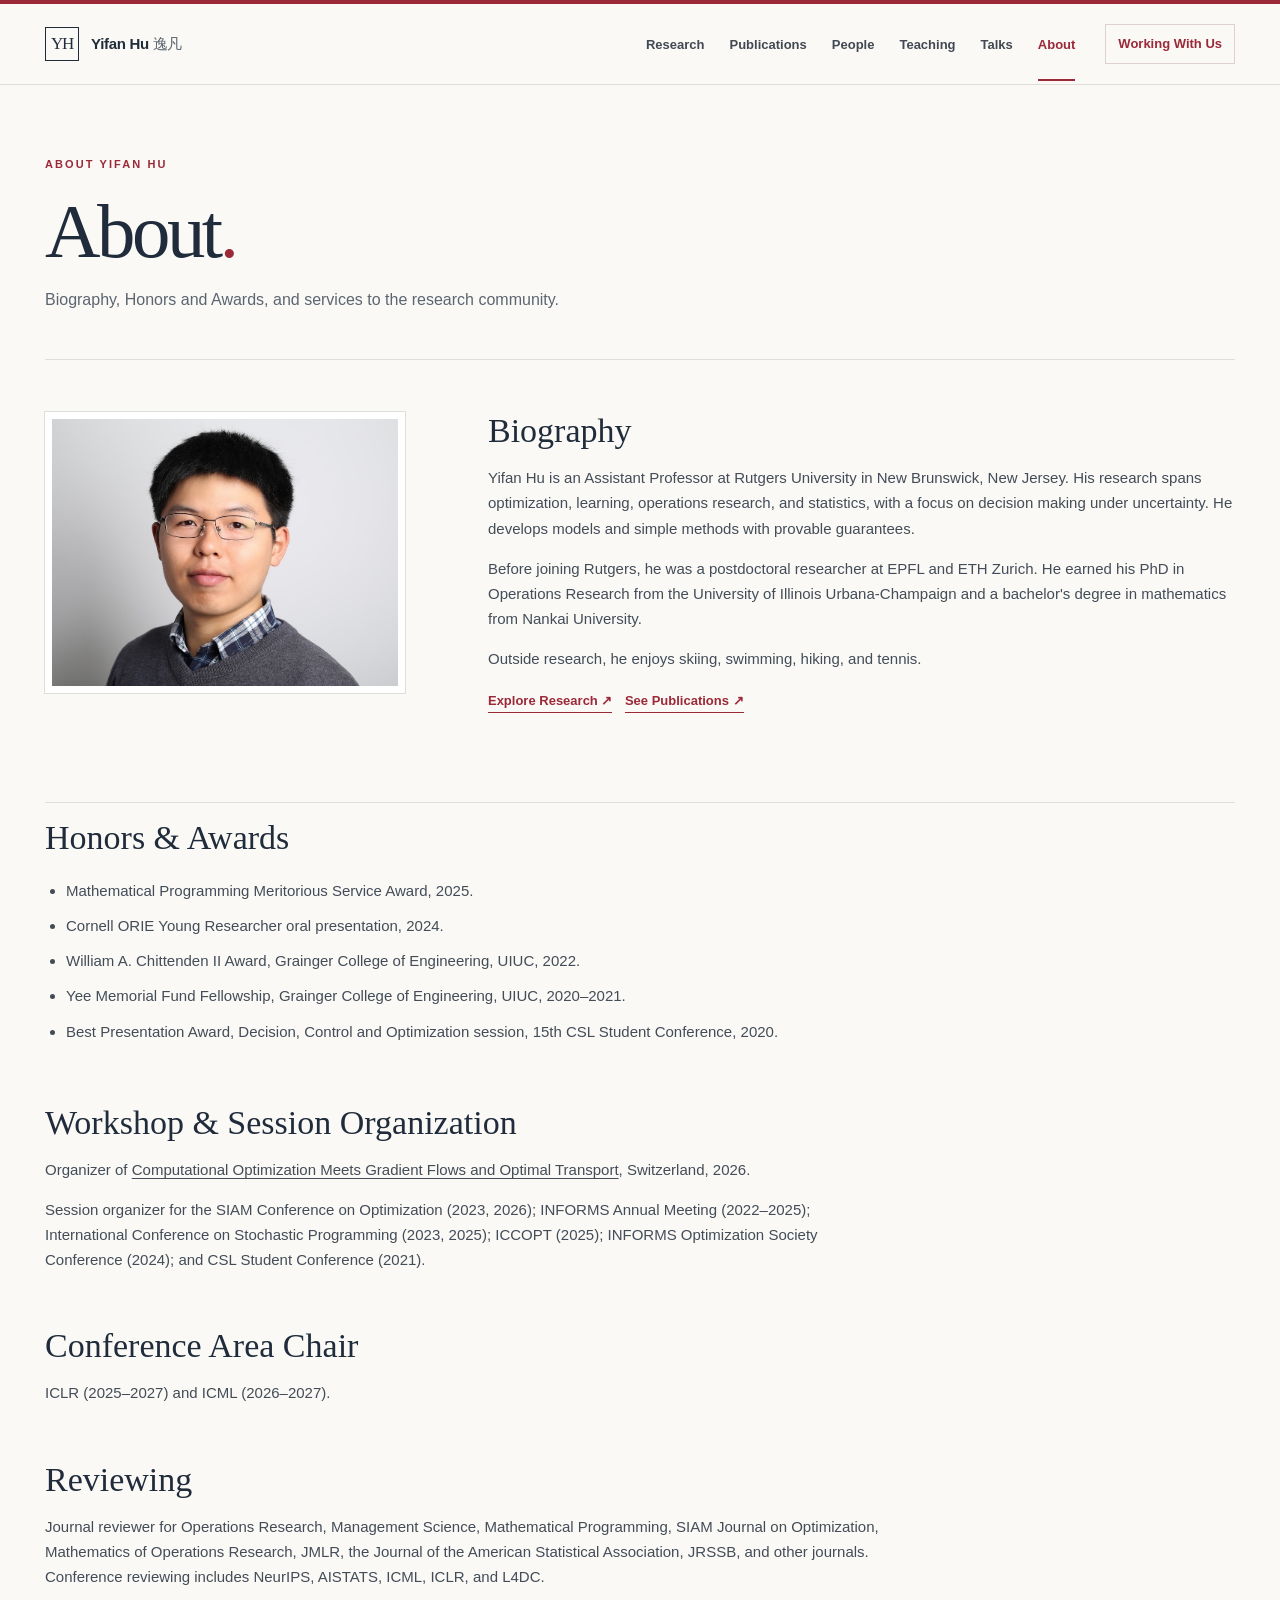
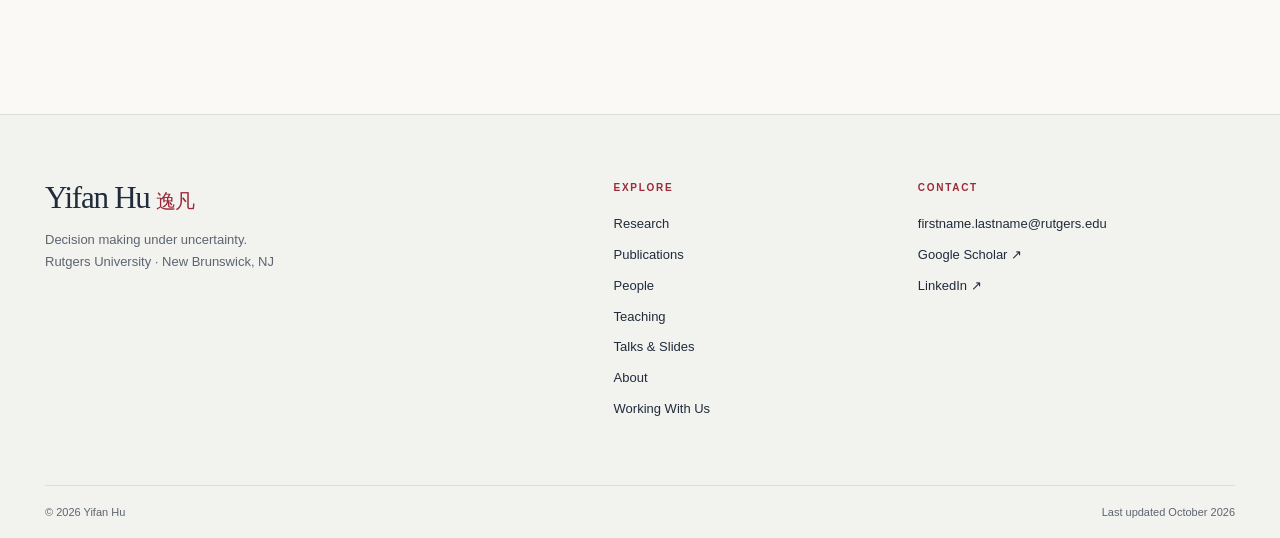
==== commit fb841d7f: "Update contact, About, and alumni placements" ====
--- a/docs/about.html
+++ b/docs/about.html
@@ -1,6 +1,6 @@
-<!doctype html><html lang="en"><head><meta charset="utf-8"><meta name="viewport" content="width=device-width, initial-scale=1"><meta name="theme-color" content="#faf9f6"><meta name="description" content="Biography, awards, and academic service of Yifan Hu."><title>About | Yifan Hu</title><link rel="icon" href="assets/favicon.svg" type="image/svg+xml"><link rel="stylesheet" href="styles.css?v=20261023e"><script src="script.js" defer></script></head><body><a class="skip-link" href="#main">Skip to content</a><header class="site-header"><div class="shell header-inner"><a class="brand" href="index.html" aria-label="Yifan Hu, home"><span class="brand-mark">YH</span><span>Yifan Hu <span class="brand-chinese" lang="zh">逸凡</span></span></a><button class="menu-toggle" type="button" aria-expanded="false" aria-controls="site-nav">Menu <span aria-hidden="true">☰</span></button><nav class="site-nav" id="site-nav" aria-label="Main navigation"><a href="research.html">Research</a><a href="publications.html">Publications</a><a href="people.html">People</a><a href="teaching.html">Teaching</a><a href="talks.html">Talks</a><a class="active" aria-current="page" href="about.html">About</a><a class="nav-contact" href="working-with-us.html">Working With Us</a></nav></div></header><main id="main"><div class="page-hero shell"><p class="eyebrow">ABOUT YIFAN HU</p><h1>About<span class="period">.</span></h1><p>Biography, research interests, and contributions to the research community.</p></div><div class="shell page-content"><div class="about-layout"><div class="about-portrait"><img src="assets/yifan-hu.jpg" width="923" height="713" alt="Portrait of Yifan Hu"></div><div class="prose about-copy"><h2>Biography</h2><p>Yifan Hu is an Assistant Professor at Rutgers University in New Brunswick, New Jersey. His research spans optimization, learning, operations research, and statistics, with a focus on decision making under uncertainty. He develops models and simple methods with provable guarantees.</p><p>Before joining Rutgers, he was a postdoctoral researcher at EPFL and ETH Zurich. He earned his PhD in Operations Research from the University of Illinois Urbana-Champaign and a bachelor's degree in mathematics from Nankai University.</p><p>Outside research, he enjoys skiing, swimming, hiking, and tennis.</p><p><a class="section-link" href="research.html">Explore Research ↗</a> &nbsp; <a class="section-link" href="publications.html">See Publications ↗</a></p></div></div><section class="about-service prose" id="awards-services">
+<!doctype html><html lang="en"><head><meta charset="utf-8"><meta name="viewport" content="width=device-width, initial-scale=1"><meta name="theme-color" content="#faf9f6"><meta name="description" content="Biography, awards, and academic service of Yifan Hu."><title>About | Yifan Hu</title><link rel="icon" href="assets/favicon.svg" type="image/svg+xml"><link rel="stylesheet" href="styles.css?v=20261023g"><script src="script.js" defer></script></head><body><a class="skip-link" href="#main">Skip to content</a><header class="site-header"><div class="shell header-inner"><a class="brand" href="index.html" aria-label="Yifan Hu, home"><span class="brand-mark">YH</span><span>Yifan Hu <span class="brand-chinese" lang="zh">逸凡</span></span></a><button class="menu-toggle" type="button" aria-expanded="false" aria-controls="site-nav">Menu <span aria-hidden="true">☰</span></button><nav class="site-nav" id="site-nav" aria-label="Main navigation"><a href="research.html">Research</a><a href="publications.html">Publications</a><a href="people.html">People</a><a href="teaching.html">Teaching</a><a href="talks.html">Talks</a><a class="active" aria-current="page" href="about.html">About</a><a class="nav-contact" href="working-with-us.html">Working With Us</a></nav></div></header><main id="main"><div class="page-hero shell"><p class="eyebrow">ABOUT YIFAN HU</p><h1>About<span class="period">.</span></h1><p>Biography, Honors and Awards, and services to the research community.</p></div><div class="shell page-content"><div class="about-layout"><div class="about-portrait"><img src="assets/yifan-hu.jpg" width="923" height="713" alt="Portrait of Yifan Hu"></div><div class="prose about-copy"><h2>Biography</h2><p>Yifan Hu is an Assistant Professor at Rutgers University in New Brunswick, New Jersey. His research spans optimization, learning, operations research, and statistics, with a focus on decision making under uncertainty. He develops models and simple methods with provable guarantees.</p><p>Before joining Rutgers, he was a postdoctoral researcher at EPFL and ETH Zurich. He earned his PhD in Operations Research from the University of Illinois Urbana-Champaign and a bachelor's degree in mathematics from Nankai University.</p><p>Outside research, he enjoys skiing, swimming, hiking, and tennis.</p><p><a class="section-link" href="research.html">Explore Research ↗</a> &nbsp; <a class="section-link" href="publications.html">See Publications ↗</a></p></div></div><section class="about-service prose" id="awards-services">
 <h2>Honors &amp; Awards</h2><ul><li>Mathematical Programming Meritorious Service Award, 2025.</li><li>Cornell ORIE Young Researcher oral presentation, 2024.</li><li>William A. Chittenden II Award, Grainger College of Engineering, UIUC, 2022.</li><li>Yee Memorial Fund Fellowship, Grainger College of Engineering, UIUC, 2020–2021.</li><li>Best Presentation Award, Decision, Control and Optimization session, 15th CSL Student Conference, 2020.</li></ul>
 <h2>Workshop &amp; Session Organization</h2><p>Organizer of <a href="https://sites.google.com/view/ot-opt-2026/workshop">Computational Optimization Meets Gradient Flows and Optimal Transport</a>, Switzerland, 2026.</p><p>Session organizer for the SIAM Conference on Optimization (2023, 2026); INFORMS Annual Meeting (2022–2025); International Conference on Stochastic Programming (2023, 2025); ICCOPT (2025); INFORMS Optimization Society Conference (2024); and CSL Student Conference (2021).</p>
 <h2>Conference Area Chair</h2><p>ICLR (2025–2027) and ICML (2026–2027).</p>
 <h2>Reviewing</h2><p>Journal reviewer for Operations Research, Management Science, Mathematical Programming, SIAM Journal on Optimization, Mathematics of Operations Research, JMLR, the Journal of the American Statistical Association, JRSSB, and other journals. Conference reviewing includes NeurIPS, AISTATS, ICML, ICLR, and L4DC.</p>
-</section></div></main><footer class="site-footer"><div class="shell footer-grid"><div><a class="footer-name" href="index.html">Yifan Hu <span lang="zh">逸凡</span></a><p>Decision making under uncertainty.<br>Rutgers University · New Brunswick, NJ</p></div><div><span class="footer-label">EXPLORE</span><a href="research.html">Research</a><a href="publications.html">Publications</a><a href="people.html">People</a><a href="teaching.html">Teaching</a><a href="talks.html">Talks &amp; Slides</a><a href="about.html">About</a><a href="working-with-us.html">Working With Us</a></div><div><span class="footer-label">CONTACT</span><span class="footer-email">yifan dot hu at rutgers dot edu</span><a href="https://scholar.google.com/citations?hl=en&amp;user=rO2s0EEAAAAJ">Google Scholar ↗</a><a href="https://github.com/Yifan20Hu">GitHub ↗</a><a href="https://www.linkedin.com/in/yifanhu9/">LinkedIn ↗</a></div></div><div class="shell footer-bottom"><span>© 2026 Yifan Hu</span><span>Last updated October 2026</span></div></footer></body></html>+</section></div></main><footer class="site-footer"><div class="shell footer-grid"><div><a class="footer-name" href="index.html">Yifan Hu <span lang="zh">逸凡</span></a><p>Decision making under uncertainty.<br>Rutgers University · New Brunswick, NJ</p></div><div><span class="footer-label">EXPLORE</span><a href="research.html">Research</a><a href="publications.html">Publications</a><a href="people.html">People</a><a href="teaching.html">Teaching</a><a href="talks.html">Talks &amp; Slides</a><a href="about.html">About</a><a href="working-with-us.html">Working With Us</a></div><div><span class="footer-label">CONTACT</span><span class="footer-email">firstname.lastname@rutgers.edu</span><a href="https://scholar.google.com/citations?hl=en&amp;user=rO2s0EEAAAAJ">Google Scholar ↗</a><a href="https://www.linkedin.com/in/yifanhu9/">LinkedIn ↗</a></div></div><div class="shell footer-bottom"><span>© 2026 Yifan Hu</span><span>Last updated October 2026</span></div></footer></body></html>
--- a/docs/styles.css
+++ b/docs/styles.css
@@ -87,10 +87,6 @@
 @media(max-width:620px){.person-head{gap:14px}.person-photo{width:78px;height:94px}.research-area summary{grid-template-columns:37px minmax(0,1fr);gap:12px;padding:21px 0}.area-heading strong{font-size:25px}.area-count{grid-column:2;text-align:left}.area-publications{margin-left:0}.contact-panel{padding:30px 24px}.contact-panel .contact-address{font-size:21px}}
 
 /* About and editorial research directions */
-.home-about{border-bottom:1px solid var(--line)}
-.home-about-layout{display:grid;grid-template-columns:1.1fr .9fr;gap:9%;align-items:start}
-.home-about-layout>p{font:normal clamp(23px,2.4vw,32px)/1.45 var(--serif);letter-spacing:-.02em;margin:0}
-.home-about-layout>div p{font-size:15px;color:var(--muted);margin:4px 0 21px}
 .about-layout{display:grid;grid-template-columns:minmax(240px,.65fr) minmax(0,1.35fr);gap:7%;align-items:start}
 .about-portrait{border:7px solid white;box-shadow:0 0 0 1px var(--line);background:#e5e4e2;max-width:420px;width:100%}
 .about-portrait img{display:block;width:100%;height:auto}
@@ -128,5 +124,12 @@
 .research-block-details .area-publications li:last-child{border-bottom:0}
 .research-block-details .research-pub-title{font-size:18px}
 .research-block-details .research-pub-note{font-size:11px;color:#5c6570;margin-top:6px}
-@media(max-width:880px){.research-block-grid{grid-template-columns:1fr}.about-layout{grid-template-columns:1fr;gap:35px}.about-portrait{max-width:310px}.home-about-layout{grid-template-columns:1fr;gap:18px}}
+@media(max-width:880px){.research-block-grid{grid-template-columns:1fr}.about-layout{grid-template-columns:1fr;gap:35px}.about-portrait{max-width:310px}}
 @media(max-width:620px){.research-block{padding:26px 22px 0}.research-themes{grid-template-columns:1fr;gap:16px}.research-block-details{margin-inline:-22px}.research-block-details summary{padding-inline:22px}.research-block-details .area-publications{padding-inline:22px}}
+
+/* Homepage rhythm */
+#research.section{padding-top:75px;padding-bottom:36px}
+#news.section{padding-top:40px}
+@media(max-width:620px){#research.section{padding-top:58px;padding-bottom:28px}#news.section{padding-top:28px}}
+
+.simple-list .alumni-placement{display:block;margin-top:4px;color:var(--ink);font-size:13px}
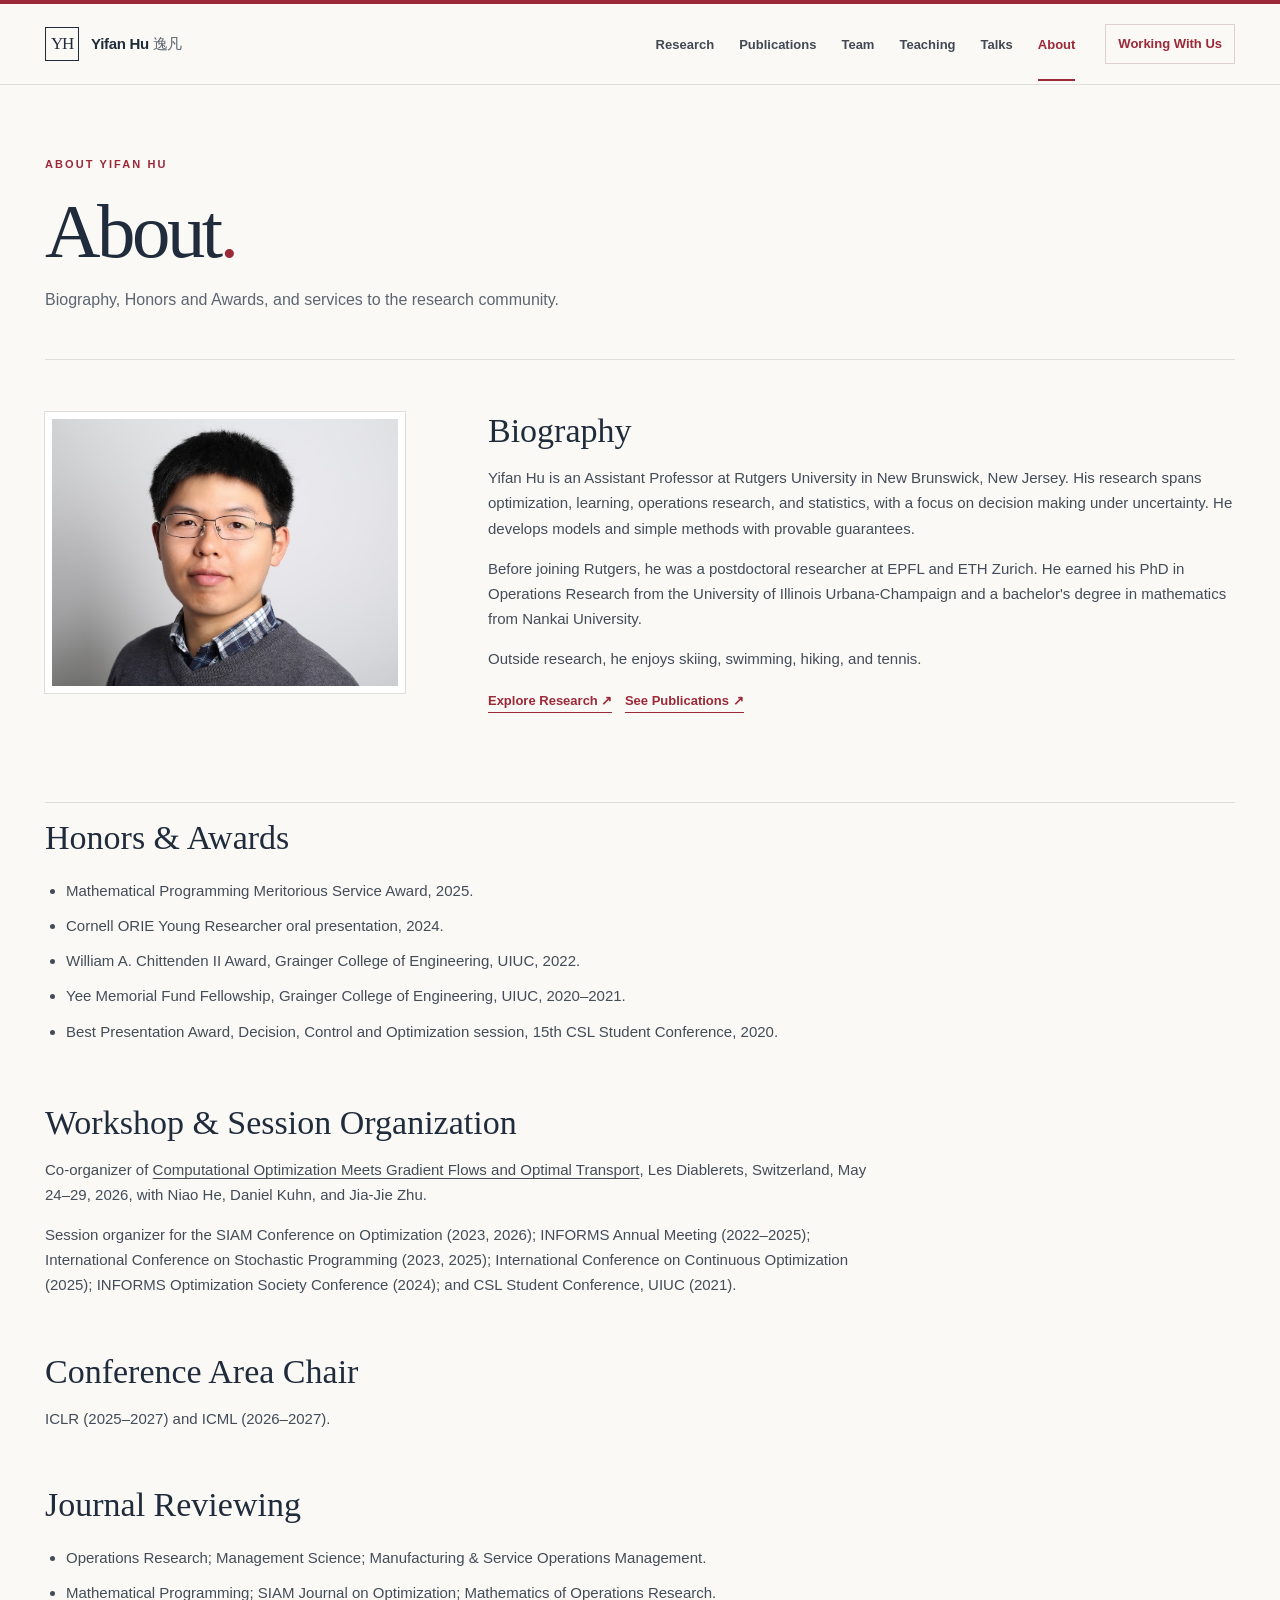
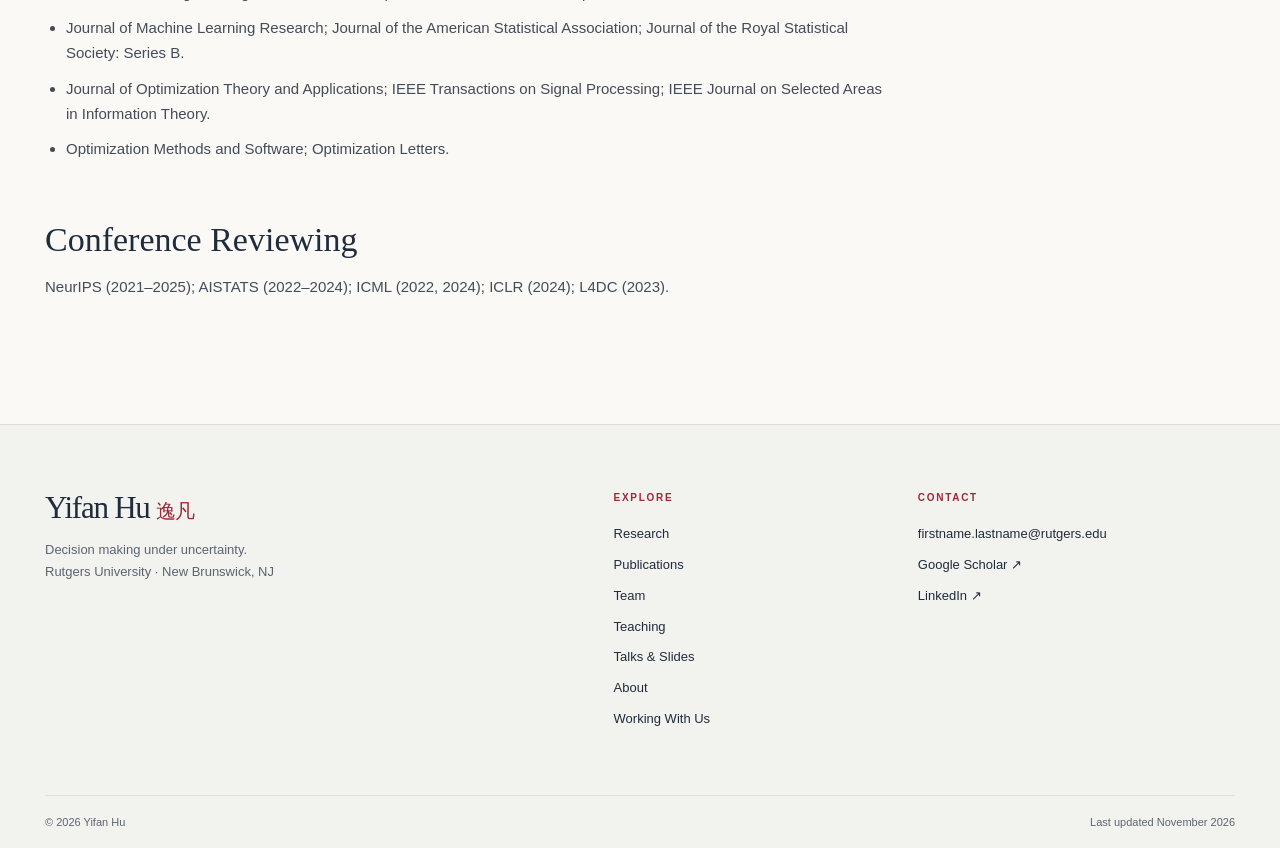
==== commit 974e7df7: "Update homepage focus, team labels, publications, talks, and service Use the polished CV to expand s" ====
--- a/docs/about.html
+++ b/docs/about.html
@@ -1,6 +1,13 @@
-<!doctype html><html lang="en"><head><meta charset="utf-8"><meta name="viewport" content="width=device-width, initial-scale=1"><meta name="theme-color" content="#faf9f6"><meta name="description" content="Biography, awards, and academic service of Yifan Hu."><title>About | Yifan Hu</title><link rel="icon" href="assets/favicon.svg" type="image/svg+xml"><link rel="stylesheet" href="styles.css?v=20261023g"><script src="script.js" defer></script></head><body><a class="skip-link" href="#main">Skip to content</a><header class="site-header"><div class="shell header-inner"><a class="brand" href="index.html" aria-label="Yifan Hu, home"><span class="brand-mark">YH</span><span>Yifan Hu <span class="brand-chinese" lang="zh">逸凡</span></span></a><button class="menu-toggle" type="button" aria-expanded="false" aria-controls="site-nav">Menu <span aria-hidden="true">☰</span></button><nav class="site-nav" id="site-nav" aria-label="Main navigation"><a href="research.html">Research</a><a href="publications.html">Publications</a><a href="people.html">People</a><a href="teaching.html">Teaching</a><a href="talks.html">Talks</a><a class="active" aria-current="page" href="about.html">About</a><a class="nav-contact" href="working-with-us.html">Working With Us</a></nav></div></header><main id="main"><div class="page-hero shell"><p class="eyebrow">ABOUT YIFAN HU</p><h1>About<span class="period">.</span></h1><p>Biography, Honors and Awards, and services to the research community.</p></div><div class="shell page-content"><div class="about-layout"><div class="about-portrait"><img src="assets/yifan-hu.jpg" width="923" height="713" alt="Portrait of Yifan Hu"></div><div class="prose about-copy"><h2>Biography</h2><p>Yifan Hu is an Assistant Professor at Rutgers University in New Brunswick, New Jersey. His research spans optimization, learning, operations research, and statistics, with a focus on decision making under uncertainty. He develops models and simple methods with provable guarantees.</p><p>Before joining Rutgers, he was a postdoctoral researcher at EPFL and ETH Zurich. He earned his PhD in Operations Research from the University of Illinois Urbana-Champaign and a bachelor's degree in mathematics from Nankai University.</p><p>Outside research, he enjoys skiing, swimming, hiking, and tennis.</p><p><a class="section-link" href="research.html">Explore Research ↗</a> &nbsp; <a class="section-link" href="publications.html">See Publications ↗</a></p></div></div><section class="about-service prose" id="awards-services">
+<!doctype html><html lang="en"><head><meta charset="utf-8"><meta name="viewport" content="width=device-width, initial-scale=1"><meta name="theme-color" content="#faf9f6"><meta name="description" content="Biography, awards, and academic service of Yifan Hu."><title>About | Yifan Hu</title><link rel="icon" href="assets/favicon.svg" type="image/svg+xml"><link rel="stylesheet" href="styles.css?v=20261113"><script src="script.js" defer></script></head><body><a class="skip-link" href="#main">Skip to content</a><header class="site-header"><div class="shell header-inner"><a class="brand" href="index.html" aria-label="Yifan Hu, home"><span class="brand-mark">YH</span><span>Yifan Hu <span class="brand-chinese" lang="zh">逸凡</span></span></a><button class="menu-toggle" type="button" aria-expanded="false" aria-controls="site-nav">Menu <span aria-hidden="true">☰</span></button><nav class="site-nav" id="site-nav" aria-label="Main navigation"><a href="research.html">Research</a><a href="publications.html">Publications</a><a href="people.html">Team</a><a href="teaching.html">Teaching</a><a href="talks.html">Talks</a><a class="active" aria-current="page" href="about.html">About</a><a class="nav-contact" href="working-with-us.html">Working With Us</a></nav></div></header><main id="main"><div class="page-hero shell"><p class="eyebrow">ABOUT YIFAN HU</p><h1>About<span class="period">.</span></h1><p>Biography, Honors and Awards, and services to the research community.</p></div><div class="shell page-content"><div class="about-layout"><div class="about-portrait"><img src="assets/yifan-hu.jpg" width="923" height="713" alt="Portrait of Yifan Hu"></div><div class="prose about-copy"><h2>Biography</h2><p>Yifan Hu is an Assistant Professor at Rutgers University in New Brunswick, New Jersey. His research spans optimization, learning, operations research, and statistics, with a focus on decision making under uncertainty. He develops models and simple methods with provable guarantees.</p><p>Before joining Rutgers, he was a postdoctoral researcher at EPFL and ETH Zurich. He earned his PhD in Operations Research from the University of Illinois Urbana-Champaign and a bachelor's degree in mathematics from Nankai University.</p><p>Outside research, he enjoys skiing, swimming, hiking, and tennis.</p><p><a class="section-link" href="research.html">Explore Research ↗</a> &nbsp; <a class="section-link" href="publications.html">See Publications ↗</a></p></div></div><section class="about-service prose" id="awards-services">
 <h2>Honors &amp; Awards</h2><ul><li>Mathematical Programming Meritorious Service Award, 2025.</li><li>Cornell ORIE Young Researcher oral presentation, 2024.</li><li>William A. Chittenden II Award, Grainger College of Engineering, UIUC, 2022.</li><li>Yee Memorial Fund Fellowship, Grainger College of Engineering, UIUC, 2020–2021.</li><li>Best Presentation Award, Decision, Control and Optimization session, 15th CSL Student Conference, 2020.</li></ul>
-<h2>Workshop &amp; Session Organization</h2><p>Organizer of <a href="https://sites.google.com/view/ot-opt-2026/workshop">Computational Optimization Meets Gradient Flows and Optimal Transport</a>, Switzerland, 2026.</p><p>Session organizer for the SIAM Conference on Optimization (2023, 2026); INFORMS Annual Meeting (2022–2025); International Conference on Stochastic Programming (2023, 2025); ICCOPT (2025); INFORMS Optimization Society Conference (2024); and CSL Student Conference (2021).</p>
+<h2>Workshop &amp; Session Organization</h2><p>Co-organizer of <a href="https://sites.google.com/view/ot-opt-2026/workshop">Computational Optimization Meets Gradient Flows and Optimal Transport</a>, Les Diablerets, Switzerland, May 24–29, 2026, with Niao He, Daniel Kuhn, and Jia-Jie Zhu.</p><p>Session organizer for the SIAM Conference on Optimization (2023, 2026); INFORMS Annual Meeting (2022–2025); International Conference on Stochastic Programming (2023, 2025); International Conference on Continuous Optimization (2025); INFORMS Optimization Society Conference (2024); and CSL Student Conference, UIUC (2021).</p>
 <h2>Conference Area Chair</h2><p>ICLR (2025–2027) and ICML (2026–2027).</p>
-<h2>Reviewing</h2><p>Journal reviewer for Operations Research, Management Science, Mathematical Programming, SIAM Journal on Optimization, Mathematics of Operations Research, JMLR, the Journal of the American Statistical Association, JRSSB, and other journals. Conference reviewing includes NeurIPS, AISTATS, ICML, ICLR, and L4DC.</p>
-</section></div></main><footer class="site-footer"><div class="shell footer-grid"><div><a class="footer-name" href="index.html">Yifan Hu <span lang="zh">逸凡</span></a><p>Decision making under uncertainty.<br>Rutgers University · New Brunswick, NJ</p></div><div><span class="footer-label">EXPLORE</span><a href="research.html">Research</a><a href="publications.html">Publications</a><a href="people.html">People</a><a href="teaching.html">Teaching</a><a href="talks.html">Talks &amp; Slides</a><a href="about.html">About</a><a href="working-with-us.html">Working With Us</a></div><div><span class="footer-label">CONTACT</span><span class="footer-email">firstname.lastname@rutgers.edu</span><a href="https://scholar.google.com/citations?hl=en&amp;user=rO2s0EEAAAAJ">Google Scholar ↗</a><a href="https://www.linkedin.com/in/yifanhu9/">LinkedIn ↗</a></div></div><div class="shell footer-bottom"><span>© 2026 Yifan Hu</span><span>Last updated October 2026</span></div></footer></body></html>+<h2>Journal Reviewing</h2><ul>
+<li>Operations Research; Management Science; Manufacturing &amp; Service Operations Management.</li>
+<li>Mathematical Programming; SIAM Journal on Optimization; Mathematics of Operations Research.</li>
+<li>Journal of Machine Learning Research; Journal of the American Statistical Association; Journal of the Royal Statistical Society: Series B.</li>
+<li>Journal of Optimization Theory and Applications; IEEE Transactions on Signal Processing; IEEE Journal on Selected Areas in Information Theory.</li>
+<li>Optimization Methods and Software; Optimization Letters.</li>
+</ul>
+<h2>Conference Reviewing</h2><p>NeurIPS (2021–2025); AISTATS (2022–2024); ICML (2022, 2024); ICLR (2024); L4DC (2023).</p>
+</section></div></main><footer class="site-footer"><div class="shell footer-grid"><div><a class="footer-name" href="index.html">Yifan Hu <span lang="zh">逸凡</span></a><p>Decision making under uncertainty.<br>Rutgers University · New Brunswick, NJ</p></div><div><span class="footer-label">EXPLORE</span><a href="research.html">Research</a><a href="publications.html">Publications</a><a href="people.html">Team</a><a href="teaching.html">Teaching</a><a href="talks.html">Talks &amp; Slides</a><a href="about.html">About</a><a href="working-with-us.html">Working With Us</a></div><div><span class="footer-label">CONTACT</span><span class="footer-email">firstname.lastname@rutgers.edu</span><a href="https://scholar.google.com/citations?hl=en&amp;user=rO2s0EEAAAAJ">Google Scholar ↗</a><a href="https://www.linkedin.com/in/yifanhu9/">LinkedIn ↗</a></div></div><div class="shell footer-bottom"><span>© 2026 Yifan Hu</span><span>Last updated November 2026</span></div></footer></body></html>
--- a/docs/styles.css
+++ b/docs/styles.css
@@ -20,7 +20,7 @@
 .shared-work li{font-size:12px;line-height:1.55;padding:6px 0;border:0}
 .shared-work li a{text-decoration:none;border-bottom:1px solid #c4a9ae}
 .shared-work li a:hover{color:var(--red)}
-.shared-work li span{color:var(--muted);white-space:nowrap;font-size:11px}
+.shared-work li span{display:block;margin-top:3px;color:var(--muted);font-size:11px}
 @media(max-width:620px){.teaching-grid{grid-template-columns:1fr}.teaching-card{min-height:0;padding:25px}.teaching-card h3{font-size:27px}}
 .current-students .person:nth-child(1){grid-column:1;grid-row:1}
 .current-students .person:nth-child(2){grid-column:1;grid-row:2}
@@ -133,3 +133,22 @@
 @media(max-width:620px){#research.section{padding-top:58px;padding-bottom:28px}#news.section{padding-top:28px}}
 
 .simple-list .alumni-placement{display:block;margin-top:4px;color:var(--ink);font-size:13px}
+
+.research-subtopics{display:grid;grid-template-columns:repeat(2,minmax(0,1fr));gap:16px;margin:0 0 27px}
+.research-subtopic{min-width:0;padding:23px;border:1px solid var(--line);background:#faf9f6}
+.research-subtopic h3{font:normal 23px/1.2 var(--serif);margin:0 0 9px}
+.research-subtopic p{font-size:12px;line-height:1.6;color:var(--muted);margin:0 0 15px}
+.research-subtopic ul{list-style:none;padding:0;margin:0;border-top:1px solid var(--line)}
+.research-subtopic li{font-size:12px;line-height:1.45;padding:9px 0;border-bottom:1px solid var(--line)}
+.research-subtopic a{color:var(--red);text-decoration:none}
+.research-subtopic a:hover{text-decoration:underline}
+@media(max-width:620px){.research-subtopics{grid-template-columns:1fr}}
+
+.profile-strip .strip-list{list-style:none;padding:0;margin:0}
+.profile-strip .strip-list li{display:flex;gap:8px;font-size:13px;font-weight:600;line-height:1.45}
+.profile-strip .strip-list li+li{margin-top:3px}
+.profile-strip .strip-list li::before{content:"·";color:var(--red);font-weight:700}
+
+/* One opportunity link, displayed on two rows. */
+.profile-strip .strip-opportunities{display:inline-flex;flex-direction:column;gap:3px}
+.profile-strip .strip-opportunities>span{display:block}
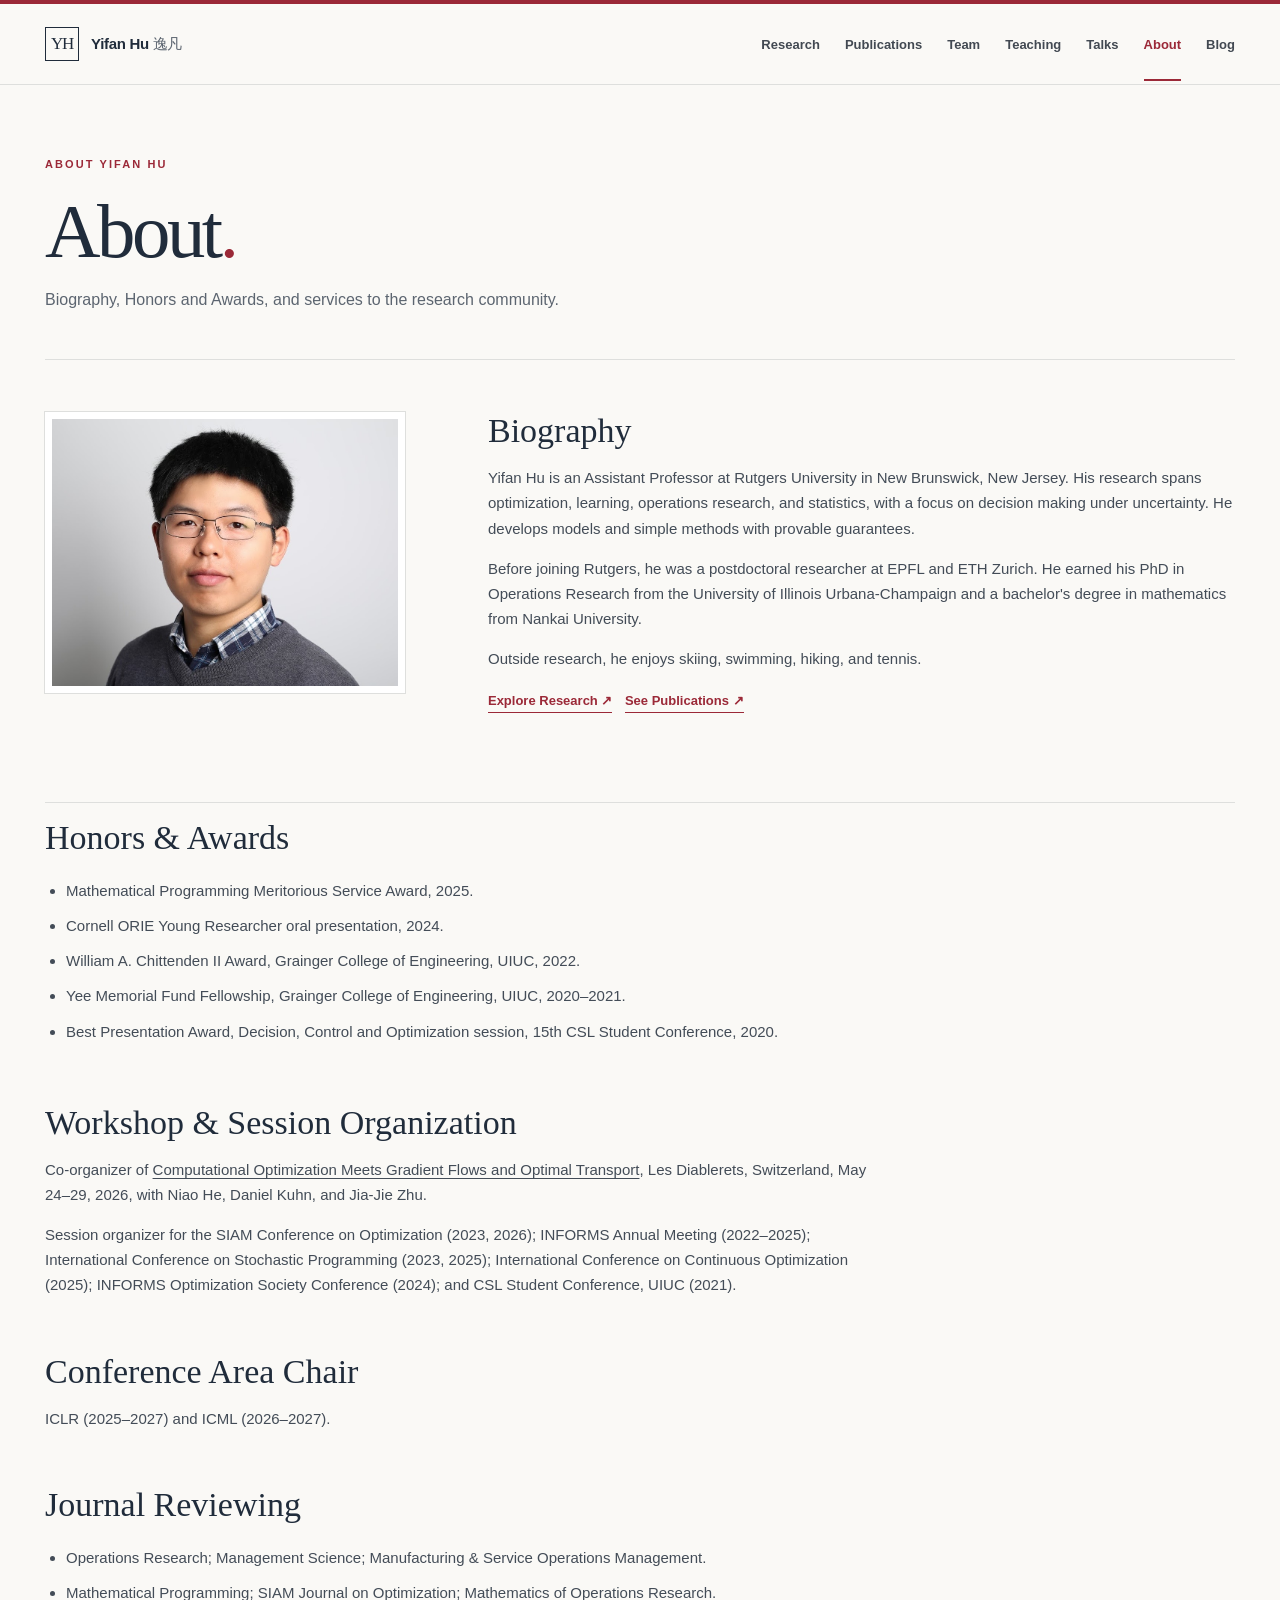
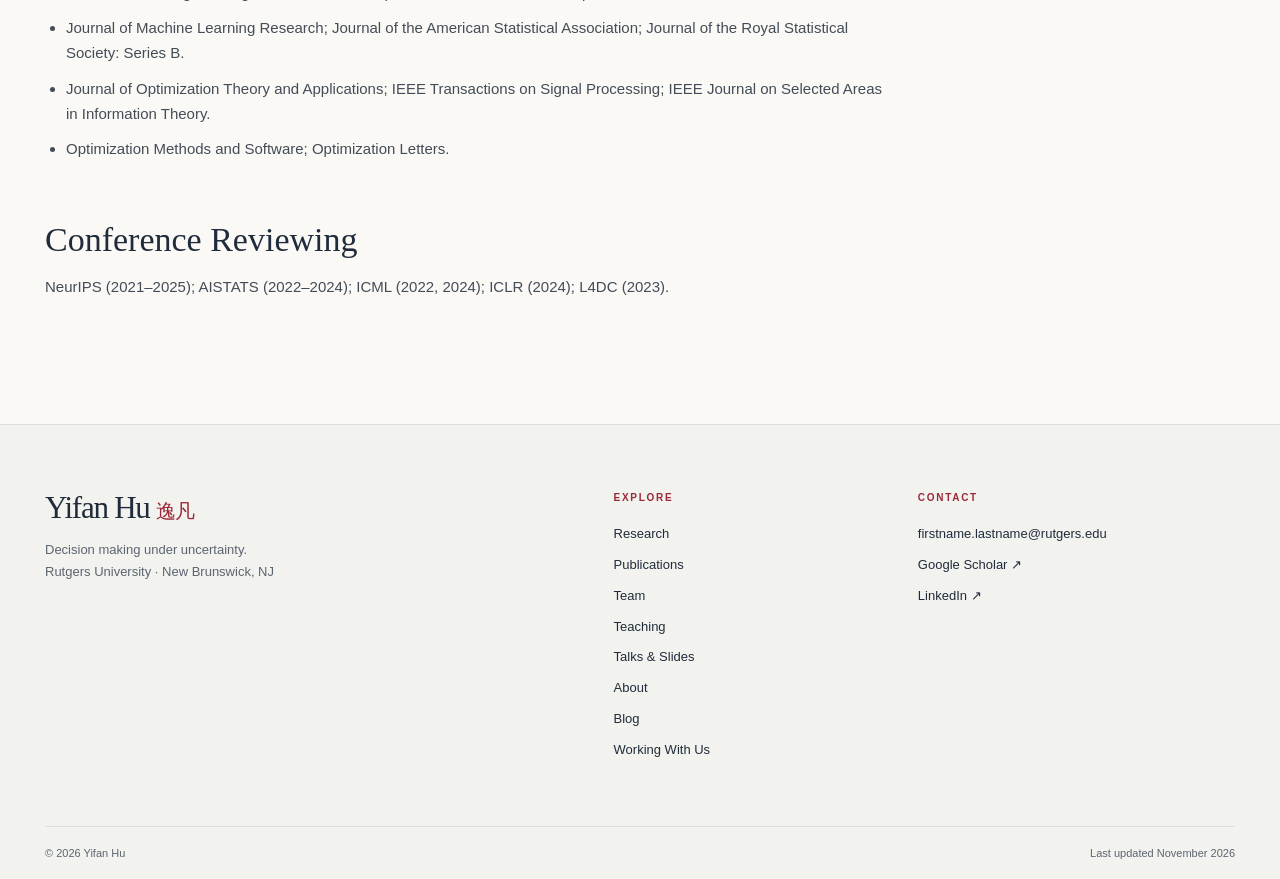
==== commit dfe8adb5: "Add Blog section and expand student publication records Replace the top navigation opportunity butto" ====
--- a/docs/about.html
+++ b/docs/about.html
@@ -1,4 +1,4 @@
-<!doctype html><html lang="en"><head><meta charset="utf-8"><meta name="viewport" content="width=device-width, initial-scale=1"><meta name="theme-color" content="#faf9f6"><meta name="description" content="Biography, awards, and academic service of Yifan Hu."><title>About | Yifan Hu</title><link rel="icon" href="assets/favicon.svg" type="image/svg+xml"><link rel="stylesheet" href="styles.css?v=20261113"><script src="script.js" defer></script></head><body><a class="skip-link" href="#main">Skip to content</a><header class="site-header"><div class="shell header-inner"><a class="brand" href="index.html" aria-label="Yifan Hu, home"><span class="brand-mark">YH</span><span>Yifan Hu <span class="brand-chinese" lang="zh">逸凡</span></span></a><button class="menu-toggle" type="button" aria-expanded="false" aria-controls="site-nav">Menu <span aria-hidden="true">☰</span></button><nav class="site-nav" id="site-nav" aria-label="Main navigation"><a href="research.html">Research</a><a href="publications.html">Publications</a><a href="people.html">Team</a><a href="teaching.html">Teaching</a><a href="talks.html">Talks</a><a class="active" aria-current="page" href="about.html">About</a><a class="nav-contact" href="working-with-us.html">Working With Us</a></nav></div></header><main id="main"><div class="page-hero shell"><p class="eyebrow">ABOUT YIFAN HU</p><h1>About<span class="period">.</span></h1><p>Biography, Honors and Awards, and services to the research community.</p></div><div class="shell page-content"><div class="about-layout"><div class="about-portrait"><img src="assets/yifan-hu.jpg" width="923" height="713" alt="Portrait of Yifan Hu"></div><div class="prose about-copy"><h2>Biography</h2><p>Yifan Hu is an Assistant Professor at Rutgers University in New Brunswick, New Jersey. His research spans optimization, learning, operations research, and statistics, with a focus on decision making under uncertainty. He develops models and simple methods with provable guarantees.</p><p>Before joining Rutgers, he was a postdoctoral researcher at EPFL and ETH Zurich. He earned his PhD in Operations Research from the University of Illinois Urbana-Champaign and a bachelor's degree in mathematics from Nankai University.</p><p>Outside research, he enjoys skiing, swimming, hiking, and tennis.</p><p><a class="section-link" href="research.html">Explore Research ↗</a> &nbsp; <a class="section-link" href="publications.html">See Publications ↗</a></p></div></div><section class="about-service prose" id="awards-services">
+<!doctype html><html lang="en"><head><meta charset="utf-8"><meta name="viewport" content="width=device-width, initial-scale=1"><meta name="theme-color" content="#faf9f6"><meta name="description" content="Biography, awards, and academic service of Yifan Hu."><title>About | Yifan Hu</title><link rel="icon" href="assets/favicon.svg" type="image/svg+xml"><link rel="stylesheet" href="styles.css?v=20261114"><script src="script.js" defer></script></head><body><a class="skip-link" href="#main">Skip to content</a><header class="site-header"><div class="shell header-inner"><a class="brand" href="index.html" aria-label="Yifan Hu, home"><span class="brand-mark">YH</span><span>Yifan Hu <span class="brand-chinese" lang="zh">逸凡</span></span></a><button class="menu-toggle" type="button" aria-expanded="false" aria-controls="site-nav">Menu <span aria-hidden="true">☰</span></button><nav class="site-nav" id="site-nav" aria-label="Main navigation"><a href="research.html">Research</a><a href="publications.html">Publications</a><a href="people.html">Team</a><a href="teaching.html">Teaching</a><a href="talks.html">Talks</a><a class="active" aria-current="page" href="about.html">About</a><a href="blog.html">Blog</a></nav></div></header><main id="main"><div class="page-hero shell"><p class="eyebrow">ABOUT YIFAN HU</p><h1>About<span class="period">.</span></h1><p>Biography, Honors and Awards, and services to the research community.</p></div><div class="shell page-content"><div class="about-layout"><div class="about-portrait"><img src="assets/yifan-hu.jpg" width="923" height="713" alt="Portrait of Yifan Hu"></div><div class="prose about-copy"><h2>Biography</h2><p>Yifan Hu is an Assistant Professor at Rutgers University in New Brunswick, New Jersey. His research spans optimization, learning, operations research, and statistics, with a focus on decision making under uncertainty. He develops models and simple methods with provable guarantees.</p><p>Before joining Rutgers, he was a postdoctoral researcher at EPFL and ETH Zurich. He earned his PhD in Operations Research from the University of Illinois Urbana-Champaign and a bachelor's degree in mathematics from Nankai University.</p><p>Outside research, he enjoys skiing, swimming, hiking, and tennis.</p><p><a class="section-link" href="research.html">Explore Research ↗</a> &nbsp; <a class="section-link" href="publications.html">See Publications ↗</a></p></div></div><section class="about-service prose" id="awards-services">
 <h2>Honors &amp; Awards</h2><ul><li>Mathematical Programming Meritorious Service Award, 2025.</li><li>Cornell ORIE Young Researcher oral presentation, 2024.</li><li>William A. Chittenden II Award, Grainger College of Engineering, UIUC, 2022.</li><li>Yee Memorial Fund Fellowship, Grainger College of Engineering, UIUC, 2020–2021.</li><li>Best Presentation Award, Decision, Control and Optimization session, 15th CSL Student Conference, 2020.</li></ul>
 <h2>Workshop &amp; Session Organization</h2><p>Co-organizer of <a href="https://sites.google.com/view/ot-opt-2026/workshop">Computational Optimization Meets Gradient Flows and Optimal Transport</a>, Les Diablerets, Switzerland, May 24–29, 2026, with Niao He, Daniel Kuhn, and Jia-Jie Zhu.</p><p>Session organizer for the SIAM Conference on Optimization (2023, 2026); INFORMS Annual Meeting (2022–2025); International Conference on Stochastic Programming (2023, 2025); International Conference on Continuous Optimization (2025); INFORMS Optimization Society Conference (2024); and CSL Student Conference, UIUC (2021).</p>
 <h2>Conference Area Chair</h2><p>ICLR (2025–2027) and ICML (2026–2027).</p>
@@ -10,4 +10,4 @@
 <li>Optimization Methods and Software; Optimization Letters.</li>
 </ul>
 <h2>Conference Reviewing</h2><p>NeurIPS (2021–2025); AISTATS (2022–2024); ICML (2022, 2024); ICLR (2024); L4DC (2023).</p>
-</section></div></main><footer class="site-footer"><div class="shell footer-grid"><div><a class="footer-name" href="index.html">Yifan Hu <span lang="zh">逸凡</span></a><p>Decision making under uncertainty.<br>Rutgers University · New Brunswick, NJ</p></div><div><span class="footer-label">EXPLORE</span><a href="research.html">Research</a><a href="publications.html">Publications</a><a href="people.html">Team</a><a href="teaching.html">Teaching</a><a href="talks.html">Talks &amp; Slides</a><a href="about.html">About</a><a href="working-with-us.html">Working With Us</a></div><div><span class="footer-label">CONTACT</span><span class="footer-email">firstname.lastname@rutgers.edu</span><a href="https://scholar.google.com/citations?hl=en&amp;user=rO2s0EEAAAAJ">Google Scholar ↗</a><a href="https://www.linkedin.com/in/yifanhu9/">LinkedIn ↗</a></div></div><div class="shell footer-bottom"><span>© 2026 Yifan Hu</span><span>Last updated November 2026</span></div></footer></body></html>+</section></div></main><footer class="site-footer"><div class="shell footer-grid"><div><a class="footer-name" href="index.html">Yifan Hu <span lang="zh">逸凡</span></a><p>Decision making under uncertainty.<br>Rutgers University · New Brunswick, NJ</p></div><div><span class="footer-label">EXPLORE</span><a href="research.html">Research</a><a href="publications.html">Publications</a><a href="people.html">Team</a><a href="teaching.html">Teaching</a><a href="talks.html">Talks &amp; Slides</a><a href="about.html">About</a><a href="blog.html">Blog</a><a href="working-with-us.html">Working With Us</a></div><div><span class="footer-label">CONTACT</span><span class="footer-email">firstname.lastname@rutgers.edu</span><a href="https://scholar.google.com/citations?hl=en&amp;user=rO2s0EEAAAAJ">Google Scholar ↗</a><a href="https://www.linkedin.com/in/yifanhu9/">LinkedIn ↗</a></div></div><div class="shell footer-bottom"><span>© 2026 Yifan Hu</span><span>Last updated November 2026</span></div></footer></body></html>
--- a/docs/styles.css
+++ b/docs/styles.css
@@ -152,3 +152,15 @@
 /* One opportunity link, displayed on two rows. */
 .profile-strip .strip-opportunities{display:inline-flex;flex-direction:column;gap:3px}
 .profile-strip .strip-opportunities>span{display:block}
+
+/* Blog previews */
+.blog-list{border-top:1px solid var(--line)}
+.blog-card{display:grid;grid-template-columns:150px minmax(0,1fr);gap:32px;padding:30px 0;border-bottom:1px solid var(--line)}
+.blog-meta{display:flex;flex-direction:column;gap:6px;color:var(--red);font-size:10px;font-weight:700;letter-spacing:.12em}
+.blog-meta time{color:var(--muted);font-size:12px;letter-spacing:0}
+.blog-card h3{font:normal clamp(23px,2.3vw,31px)/1.3 var(--serif);letter-spacing:-.02em;margin:0 0 12px;max-width:850px}
+.blog-card h3 a{text-decoration:none}
+.blog-card p{font-size:14px;color:var(--muted);margin:0 0 15px;max-width:780px}
+.blog-card .blog-authors{font-size:12px;color:var(--ink);margin-bottom:10px}
+#blog.section{padding-top:0}
+@media(max-width:620px){.blog-card{grid-template-columns:1fr;gap:16px}.blog-meta{flex-direction:row;gap:14px}.blog-card .pub-links{flex-wrap:wrap}}
